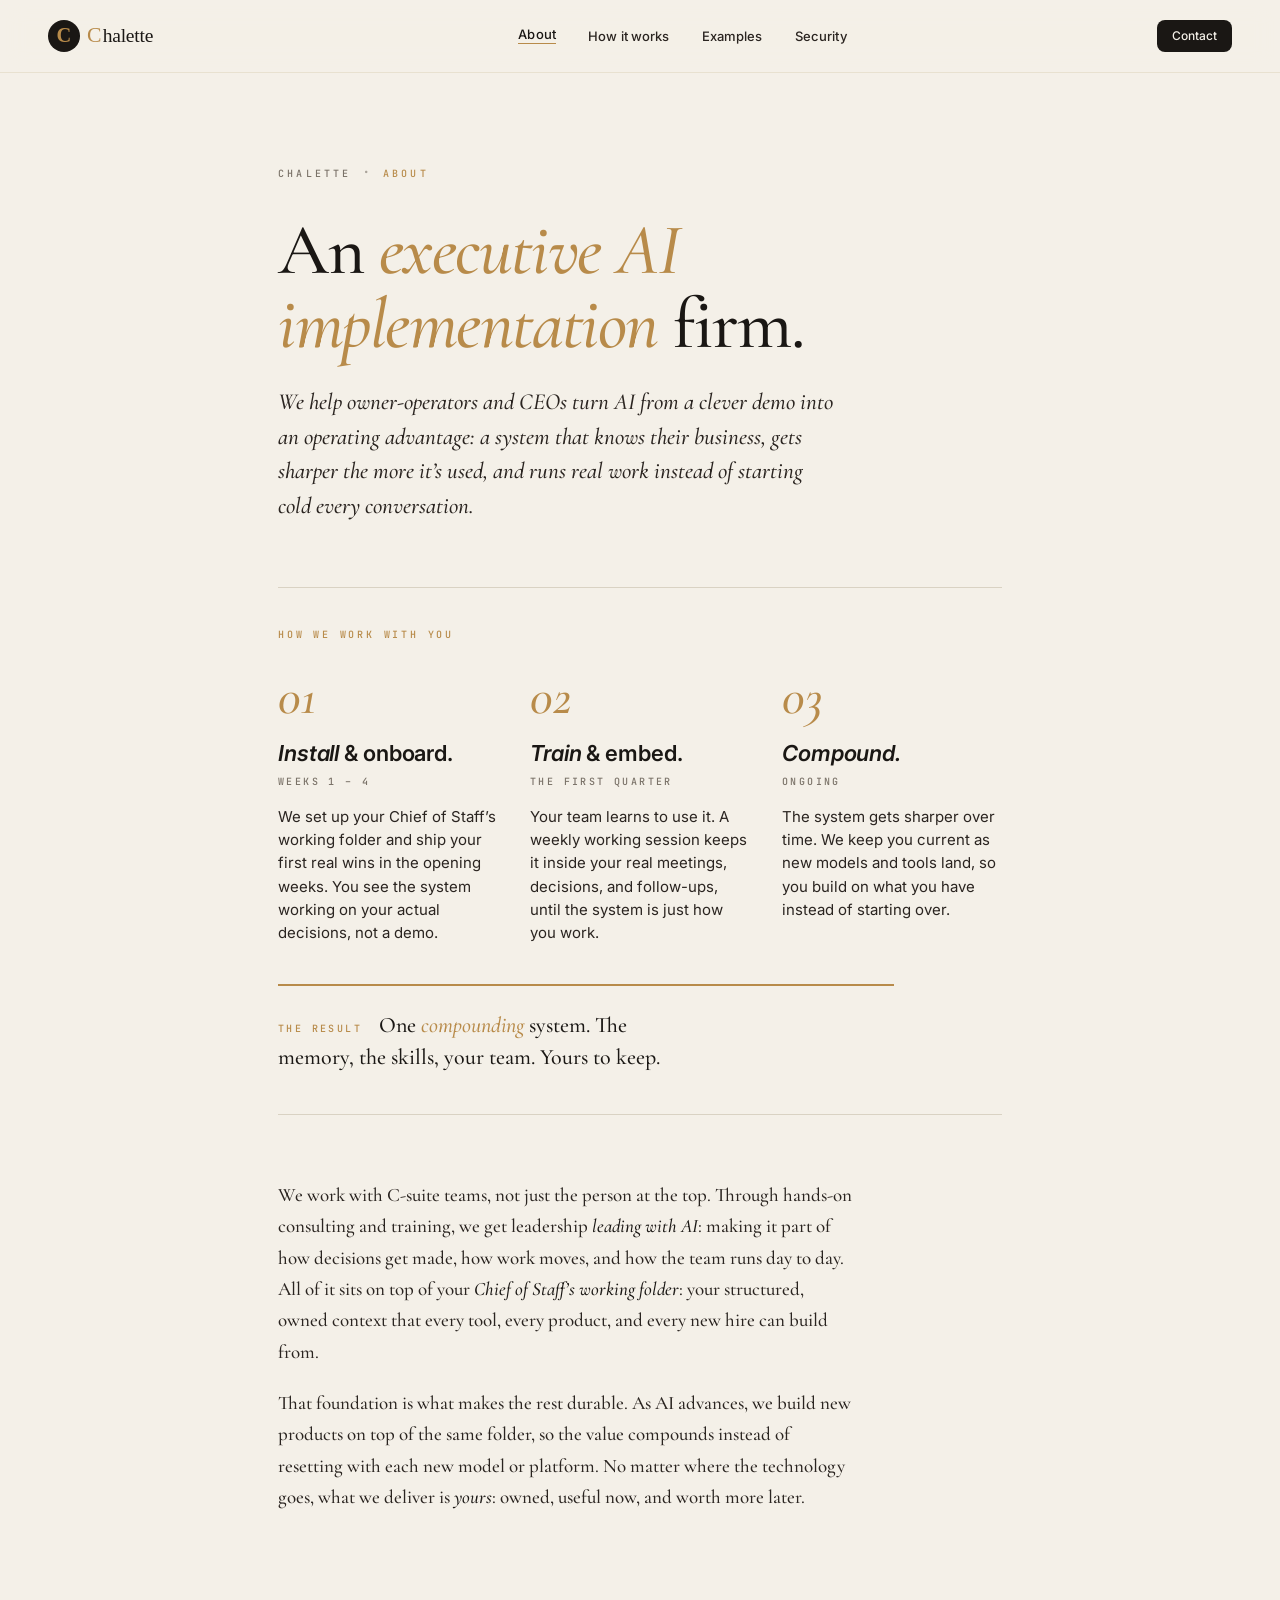
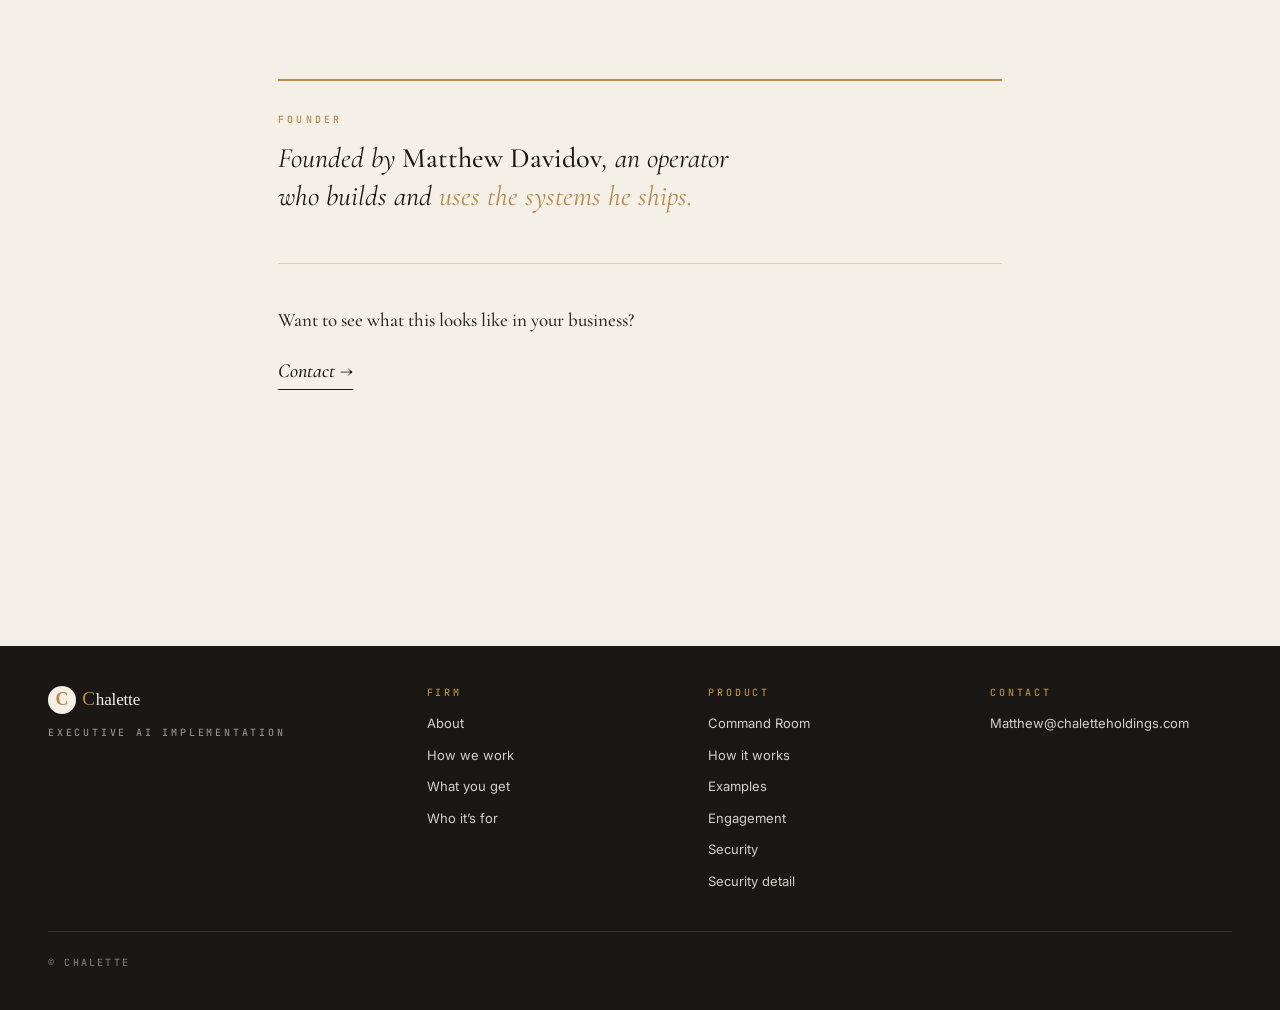
==== about.html @ 8c48065b "Merge: add How-it-works page, smart-stranger hero, tidy arrow removal Brings the feature branch onto" ====
<!doctype html>
<html lang="en">
<head>
  <meta charset="utf-8">
  <title>About | Chalette</title>
  <meta name="viewport" content="width=device-width, initial-scale=1">
  <meta name="description" content="Chalette is an executive AI implementation firm. We help owner-operators and CEOs turn AI from a clever demo into an operating advantage: a system that knows the business, compounds over time, and runs real work.">

  <meta property="og:type" content="article">
  <meta property="og:title" content="About | Chalette">
  <meta property="og:description" content="Executive AI implementation. We help C-suite teams turn AI into an operating advantage, built on context they own and can extend forever.">

  <link rel="icon" href="assets/favicon.svg">
  <link rel="stylesheet" href="assets/chalette.css">
  <link rel="stylesheet" href="assets/landing.css">
  <link rel="stylesheet" href="assets/article.css">
</head>
<body>

<header class="nav">
  <div class="wrap nav-inner">
    <a class="nav-logo" href="index.html" aria-label="Chalette home">
      <img src="assets/logo-lockup.svg" alt="Chalette">
    </a>
    <nav class="nav-links" aria-label="Primary">
      <a href="about.html" aria-current="page">About</a>
      <a href="how-it-works.html">How it works</a>
      <a href="examples.html">Examples</a>
      <a href="security.html">Security</a>
    </nav>
    <div class="nav-actions">
      <a class="btn btn-primary btn-sm nav-cta" href="mailto:Matthew@chaletteholdings.com">Contact</a>
      <button class="nav-toggle" type="button" aria-label="Open menu" aria-expanded="false" aria-controls="mobile-menu">
        <span class="nav-toggle-bar"></span>
        <span class="nav-toggle-bar"></span>
        <span class="nav-toggle-bar"></span>
      </button>
    </div>
  </div>
</header>
<div class="mobile-menu" id="mobile-menu" hidden>
  <nav class="mobile-menu-links" aria-label="Mobile primary">
    <a href="about.html" aria-current="page">About</a>
    <a href="how-it-works.html">How it works</a>
    <a href="examples.html">Examples</a>
    <a href="security.html">Security</a>
  </nav>
  <a class="btn btn-primary mobile-menu-cta" href="mailto:Matthew@chaletteholdings.com">Contact</a>
</div>

<main>

<article class="article">
  <div class="wrap article-wrap">

    <header class="article-head">
      <p class="article-eyebrow">
        <span class="firm">Chalette</span>
        <span class="sep" aria-hidden="true">&middot;</span>
        <span class="product">About</span>
      </p>
      <h1 class="article-title">
        An <em>executive AI implementation</em> firm.
      </h1>
      <p class="article-lede">
        We help owner-operators and CEOs turn AI from a clever demo into an <em>operating advantage</em>: a system that knows their business, gets sharper the more it&rsquo;s used, and runs real work instead of starting cold every conversation.
      </p>
    </header>

    <!-- 3-step process landed up here per skimmer-first feedback —
         title, then the process at a glance, then the longer read. -->
    <div class="article-steps" id="how">
      <p class="article-steps-eyebrow">How we work with you</p>
      <ol class="article-steps-list">
        <li class="article-step">
          <p class="article-step-num">01</p>
          <h3 class="article-step-title"><em>Install</em> &amp; onboard.</h3>
          <p class="article-step-meta">Weeks 1 &ndash; 4</p>
          <p class="article-step-body">We set up your Chief of Staff&rsquo;s working folder and ship your first real wins in the opening weeks. You see the system working on your actual decisions, not a demo.</p>
        </li>
        <li class="article-step">
          <p class="article-step-num">02</p>
          <h3 class="article-step-title"><em>Train</em> &amp; embed.</h3>
          <p class="article-step-meta">The first quarter</p>
          <p class="article-step-body">Your team learns to use it. A weekly working session keeps it inside your real meetings, decisions, and follow-ups, until the system is just how you work.</p>
        </li>
        <li class="article-step">
          <p class="article-step-num">03</p>
          <h3 class="article-step-title"><em>Compound.</em></h3>
          <p class="article-step-meta">Ongoing</p>
          <p class="article-step-body">The system gets sharper over time. We keep you current as new models and tools land, so you build on what you have instead of starting over.</p>
        </li>
      </ol>
      <p class="article-steps-close">
        <span class="article-steps-close-label">The result</span>
        One <em>compounding</em> system. The memory, the skills, your team. Yours to keep.
      </p>
    </div>

    <section class="prose">
      <p>
        We work with C-suite teams, not just the person at the top. Through hands-on consulting and training, we get leadership <em>leading with AI</em>: making it part of how decisions get made, how work moves, and how the team runs day to day. All of it sits on top of your <em>Chief of Staff&rsquo;s working folder</em>: your structured, owned context that every tool, every product, and every new hire can build from.
      </p>
      <p>
        That foundation is what makes the rest durable. As AI advances, we build new products on top of the same folder, so the value compounds instead of resetting with each new model or platform. No matter where the technology goes, what we deliver is <em>yours</em>: owned, useful now, and worth more later.
      </p>
    </section>

    <aside class="founder-block">
      <p class="founder-eyebrow">Founder</p>
      <p class="founder-line">
        Founded by <strong>Matthew Davidov</strong>, an operator who builds and <em>uses the systems he ships.</em>
      </p>
    </aside>

    <section class="prose">
      <p>
        Want to see what this looks like in your business?
      </p>
      <p>
        <a href="mailto:Matthew@chaletteholdings.com" class="prose-cta">Contact &rarr;</a>
      </p>
    </section>

  </div>
</article>

</main>

<script src="assets/nav.js" defer></script>

<footer>
  <div class="wrap">
    <div class="footer-grid">
      <div class="footer-brand">
        <img src="assets/logo-lockup-reversed.svg" alt="Chalette">
        <p>Executive AI Implementation</p>
      </div>
      <div class="footer-col">
        <h5>Firm</h5>
        <ul>
          <li><a href="about.html">About</a></li>
          <li><a href="about.html#how">How we work</a></li>
          <li><a href="index.html#what">What you get</a></li>
          <li><a href="index.html#audience">Who it&rsquo;s for</a></li>
        </ul>
      </div>
      <div class="footer-col">
        <h5>Product</h5>
        <ul>
          <li><a href="index.html#what">Command Room</a></li>
          <li><a href="how-it-works.html">How it works</a></li>
          <li><a href="examples.html">Examples</a></li>
          <li><a href="index.html#engagement">Engagement</a></li>
          <li><a href="security.html">Security</a></li>
          <li><a href="security-detail.html">Security detail</a></li>
        </ul>
      </div>
      <div class="footer-col">
        <h5>Contact</h5>
        <ul>
          <li><a href="mailto:Matthew@chaletteholdings.com">Matthew@chaletteholdings.com</a></li>
        </ul>
      </div>
    </div>
    <div class="footer-meta">
      <span>&copy; Chalette</span>
    </div>
  </div>
</footer>

</body>
</html>
---- assets/chalette.css ----
/* =========================================================
   CHALETTE · Colors & Type
   Editorial, warm-neutral, ink-on-bone palette.
   Light-first; dark variant included.
   ========================================================= */

/* ------------------- FONTS -------------------
   Primary serif: Cormorant Garamond (Google Fonts)
   Mono:          JetBrains Mono (Google Fonts)
   Sans UI:       Inter (Google Fonts)
   NOTE: substitution. We are using Google Fonts variants of a modern
   Garamond. For production, consider licensing Canela, GT Sectra,
   or a custom Didone/Garamond cut. FLAG to user. */
@import url('https://fonts.googleapis.com/css2?family=Cormorant+Garamond:ital,wght@0,300;0,400;0,500;0,600;0,700;1,300;1,400;1,500;1,600&family=Inter:wght@300;400;500;600;700&family=JetBrains+Mono:wght@400;500;600&display=swap');

:root {
  /* ---------- RAW PALETTE ---------- */
  /* Neutrals — warm, paper-like */
  --bone:       #F4F0E8;  /* primary light background */
  --paper:      #FAF7F0;  /* elevated surfaces */
  --cream:      #EDE6D6;  /* recessed / section tint */
  --parchment:  #E6DFCC;  /* deepest warm neutral */
  --line:       #D9D2C3;  /* default hairline */
  --line-soft:  #E8E1D0;  /* subtle divider */

  /* Inks — warm, never pure black */
  --ink:        #1A1714;  /* primary text, primary surface dark */
  --ink-2:      #2A2420;  /* secondary text */
  --ink-3:      #453E37;  /* tertiary text */
  --muted:      #7A7268;  /* tertiary text / metadata */
  --muted-2:    #9A9288;  /* placeholder */

  /* Accents — restrained, editorial */
  --carmine:    #8B1E1E;  /* primary accent — status, critical */
  --carmine-2:  #6E1616;  /* pressed */
  --forest:     #2E5339;  /* success / positive */
  --brass:      #B88B4A;  /* warning / highlight */
  --slate:      #3A4A5C;  /* info */
  --terracotta: #C95A2E;  /* rare highlight */

  /* Dark-mode surfaces */
  --ink-bg:     #131110;  /* darkest */
  --ink-bg-2:   #1E1A17;  /* surface */
  --ink-bg-3:   #2A2420;  /* elevated */
  --ink-line:   #3A322C;  /* dark hairline */

  /* ---------- SEMANTIC ROLES (light) ---------- */
  --bg:         var(--bone);
  --bg-surface: var(--paper);
  --bg-sunken:  var(--cream);
  --bg-deep:    var(--parchment);

  --fg:         var(--ink);      /* primary text */
  --fg-2:       var(--ink-2);    /* secondary */
  --fg-3:       var(--ink-3);    /* tertiary */
  --fg-muted:   var(--muted);    /* metadata */
  --fg-placeholder: var(--muted-2);

  --border:     var(--line);
  --border-soft: var(--line-soft);
  --border-strong: var(--ink);

  --accent:     var(--carmine);
  --accent-pressed: var(--carmine-2);
  --success:    var(--forest);
  --warning:    var(--brass);
  --info:       var(--slate);

  /* ---------- TYPE FAMILIES ---------- */
  --font-serif: 'Cormorant Garamond', 'EB Garamond', Georgia, serif;
  --font-sans:  'Inter', system-ui, -apple-system, 'Helvetica Neue', Arial, sans-serif;
  --font-mono:  'JetBrains Mono', 'SF Mono', Menlo, Consolas, monospace;

  --font-display: var(--font-serif);
  --font-body:    var(--font-sans);
  --font-meta:    var(--font-mono);

  /* ---------- TYPE SCALE ---------- */
  /* Display / editorial — serif, italic often */
  --type-display-1: 500 84px/0.98 var(--font-display);   /* hero */
  --type-display-2: 500 64px/1.02 var(--font-display);   /* section hero */
  --type-display-3: 500 48px/1.05 var(--font-display);   /* page title */

  /* Headings */
  --type-h1: 500 36px/1.15 var(--font-display);
  --type-h2: 500 28px/1.2  var(--font-display);
  --type-h3: 600 20px/1.3  var(--font-sans);
  --type-h4: 600 16px/1.35 var(--font-sans);

  /* Body */
  --type-body-lg: 400 18px/1.55 var(--font-body);
  --type-body:    400 15px/1.55 var(--font-body);
  --type-body-sm: 400 13px/1.5  var(--font-body);

  /* Editorial serif body (long-form). Weight 500 (not 400) for italic
     legibility — Cormorant Italic at body sizes reads thin on screen
     at the lighter weight. Bumping the baseline to 500 across the
     site keeps the editorial tone but lifts on-screen readability. */
  --type-serif-lg: 500 20px/1.55 var(--font-serif);
  --type-serif:    500 17px/1.6  var(--font-serif);

  /* Meta / mono — uppercase tracked */
  --type-meta:    500 10px/1.4 var(--font-mono);
  --type-meta-sm: 500  9px/1.4 var(--font-mono);
  --type-code:    400 13px/1.5 var(--font-mono);

  /* ---------- SPACING (4px base) ---------- */
  --space-1:  4px;
  --space-2:  8px;
  --space-3:  12px;
  --space-4:  16px;
  --space-5:  20px;
  --space-6:  24px;
  --space-8:  32px;
  --space-10: 40px;
  --space-12: 48px;
  --space-16: 64px;
  --space-20: 80px;
  --space-24: 96px;

  /* ---------- RADII — minimal, editorial ---------- */
  --radius-0: 0;        /* sharp — preferred for cards, inputs */
  --radius-1: 2px;      /* whisper */
  --radius-2: 4px;      /* small chips */
  --radius-3: 8px;      /* buttons */
  --radius-round: 999px;/* pills, avatars */

  /* ---------- SHADOWS — paper-like ---------- */
  --shadow-0: none;
  --shadow-1: 0 1px 2px rgba(26,23,20,0.06);
  --shadow-2: 0 4px 12px -2px rgba(26,23,20,0.08);
  --shadow-3: 0 12px 30px -8px rgba(26,23,20,0.14);
  --shadow-4: 0 30px 80px -24px rgba(26,23,20,0.22);
  --shadow-inset: inset 0 1px 0 rgba(255,255,255,0.5);

  /* ---------- MOTION ---------- */
  --ease-out: cubic-bezier(0.2, 0.8, 0.2, 1);
  --ease-in-out: cubic-bezier(0.4, 0, 0.2, 1);
  --ease-editorial: cubic-bezier(0.25, 0.1, 0.25, 1);
  --dur-fast: 120ms;
  --dur-base: 200ms;
  --dur-slow: 360ms;
}

/* ---------- DARK THEME ---------- */
[data-theme="dark"] {
  --bg:         var(--ink-bg);
  --bg-surface: var(--ink-bg-2);
  --bg-sunken:  var(--ink-bg);
  --bg-deep:    #0D0B0A;

  --fg:         var(--bone);
  --fg-2:       #D9D2C3;
  --fg-3:       #A89F93;
  --fg-muted:   #7A7268;
  --fg-placeholder: #5A544D;

  --border:     var(--ink-line);
  --border-soft: #2A2420;
  --border-strong: var(--bone);

  --accent:     #C14848;
  --accent-pressed: #8B1E1E;
  --success:    #4A7A58;
  --warning:    #D6A664;
  --info:       #6A7C92;
}

/* =========================================================
   SEMANTIC CLASSES — use these in markup where possible
   ========================================================= */

html, body { background: var(--bg); color: var(--fg); font-family: var(--font-body); }

.display-1 { font: var(--type-display-1); letter-spacing: -0.015em; }
.display-2 { font: var(--type-display-2); letter-spacing: -0.01em; }
.display-3 { font: var(--type-display-3); letter-spacing: -0.01em; }

h1, .h1 { font: var(--type-h1); letter-spacing: -0.005em; margin: 0; }
h2, .h2 { font: var(--type-h2); letter-spacing: -0.005em; margin: 0; }
h3, .h3 { font: var(--type-h3); letter-spacing: 0; margin: 0; }
h4, .h4 { font: var(--type-h4); letter-spacing: 0; margin: 0; }

p, .body    { font: var(--type-body);    color: var(--fg-2); margin: 0; }
.body-lg    { font: var(--type-body-lg); color: var(--fg-2); }
.body-sm    { font: var(--type-body-sm); color: var(--fg-2); }
.serif      { font: var(--type-serif);   color: var(--fg-2); }
.serif-lg   { font: var(--type-serif-lg);color: var(--fg); }

.meta, .eyebrow {
  font: var(--type-meta);
  letter-spacing: 0.25em;
  text-transform: uppercase;
  color: var(--fg-muted);
}
.meta-sm {
  font: var(--type-meta-sm);
  letter-spacing: 0.22em;
  text-transform: uppercase;
  color: var(--fg-muted);
}
code, .code { font: var(--type-code); color: var(--fg-2); }

em, .italic { font-style: italic; }

hr, .rule {
  border: 0;
  height: 1px;
  background: var(--border);
  margin: var(--space-8) 0;
}

/* Editorial drop-cap helper */
.drop-cap::first-letter {
  font-family: var(--font-serif);
  font-weight: 500;
  font-size: 4.2em;
  line-height: 0.9;
  float: left;
  margin: 0.05em 0.12em 0 0;
  color: var(--fg);
}
---- assets/landing.css ----
/* ----------------------------------------------------------
   Chalette · Landing page
   Built on the Chalette design system tokens (chalette.css).

   Visual system:
     - bone paper background, ink text, brass accent in editorial moments
     - serif (Cormorant Garamond) for display, sans (Inter) for UI,
       mono (JetBrains Mono) tracked-uppercase for section markers
     - hairlines do the work of most cards. Sharp corners.
     - single repeated primary CTA: "Contact" (mailto Matthew@chaletteholdings.com).
   ---------------------------------------------------------- */

*, *::before, *::after { box-sizing: border-box; }
html { scroll-behavior: smooth; }
body {
  margin: 0;
  background: var(--bg);
  color: var(--fg);
  font-family: var(--font-body);
  -webkit-font-smoothing: antialiased;
  -moz-osx-font-smoothing: grayscale;
}

a { color: inherit; text-decoration: none; }
img, svg { display: block; max-width: 100%; }

/* ---------- layout ---------- */
.wrap {
  width: 100%;
  max-width: 1280px;
  margin: 0 auto;
  padding-inline: var(--space-8);
}
@media (min-width: 720px) { .wrap { padding-inline: var(--space-12); } }

section {
  padding-block: clamp(48px, 8vw, 120px);
  border-top: 1px solid var(--border);
  position: relative;
}
section:first-of-type { border-top: 0; }

/* ---------- editorial section header ---------- */
.section-head {
  display: grid;
  grid-template-columns: 1fr;
  gap: var(--space-3);
  margin-bottom: var(--space-12);
}
@media (min-width: 960px) {
  .section-head {
    grid-template-columns: 220px 1fr;
    gap: var(--space-12);
    align-items: baseline;
  }
}
.section-marker {
  font: var(--type-meta);
  letter-spacing: 0.28em;
  text-transform: uppercase;
  color: var(--fg-muted);
  display: flex;
  align-items: baseline;
  gap: 10px;
}
.section-marker .ordinal {
  color: var(--brass);
  font-family: var(--font-serif);
  font-style: italic;
  font-weight: 500;
  font-size: 18px;
  letter-spacing: 0;
  text-transform: none;
  line-height: 1;
}
.section-title {
  font: var(--type-display-3);
  letter-spacing: -0.01em;
  color: var(--fg);
  margin: 0;
  max-width: 22ch;
  text-wrap: balance;
}
.section-title em { font-style: italic; color: var(--fg); }

/* Inverted emphasis treatment: the central phrase is the dark anchor,
   the framing words ("What your" / "does for you") are brass and
   recede. Use .muted-frame on the framing words. Per David Williams
   feedback May 26 — the role is what should pop, not the wrapper. */
.section-title--invert {
  color: var(--fg);
  font-weight: 600;
}
.section-title--invert .muted-frame {
  color: var(--brass);
  font-style: italic;
  font-weight: 500;
}

/* ---------- top nav ---------- */
.nav {
  position: sticky;
  top: 0;
  z-index: 50;
  background: color-mix(in oklab, var(--bone) 78%, transparent);
  backdrop-filter: saturate(140%) blur(12px);
  -webkit-backdrop-filter: saturate(140%) blur(12px);
  border-bottom: 1px solid var(--border-soft);
}
.nav-inner {
  display: flex;
  align-items: center;
  justify-content: space-between;
  gap: var(--space-6);
  height: 72px;
}
.nav-logo { display: flex; align-items: center; }
.nav-logo img, .nav-logo svg { height: 32px; width: auto; display: block; }
.nav-links {
  display: none;
  gap: var(--space-8);
  align-items: center;
}
@media (min-width: 880px) { .nav-links { display: flex; } }
.nav-links a {
  font: 500 13px/1 var(--font-sans);
  color: var(--fg-2);
  letter-spacing: 0.01em;
  transition: opacity var(--dur-base) var(--ease-editorial);
}
.nav-links a:hover { opacity: 0.7; }

.nav-actions {
  display: flex;
  align-items: center;
  gap: var(--space-3);
}

/* hamburger button — visible only below the nav breakpoint */
.nav-toggle {
  display: inline-flex;
  flex-direction: column;
  justify-content: center;
  gap: 5px;
  width: 40px;
  height: 40px;
  padding: 10px;
  background: transparent;
  border: 1px solid var(--border);
  border-radius: var(--radius-2);
  cursor: pointer;
  transition: all var(--dur-base) var(--ease-editorial);
}
.nav-toggle:hover { border-color: var(--fg); }
.nav-toggle-bar {
  display: block;
  width: 18px;
  height: 1.5px;
  background: var(--fg);
  transition: transform var(--dur-base) var(--ease-editorial),
              opacity var(--dur-base) var(--ease-editorial);
}
.nav-toggle[aria-expanded="true"] .nav-toggle-bar:nth-child(1) {
  transform: translateY(6.5px) rotate(45deg);
}
.nav-toggle[aria-expanded="true"] .nav-toggle-bar:nth-child(2) {
  opacity: 0;
}
.nav-toggle[aria-expanded="true"] .nav-toggle-bar:nth-child(3) {
  transform: translateY(-6.5px) rotate(-45deg);
}
@media (min-width: 880px) {
  .nav-toggle { display: none; }
}

/* On mobile: hide the desktop Contact button; mobile menu has its own CTA. */
@media (max-width: 879px) {
  .nav-cta { display: none; }
}

/* mobile menu overlay */
.mobile-menu {
  position: fixed;
  top: 72px;
  left: 0;
  right: 0;
  bottom: 0;
  z-index: 40;
  background: var(--bone);
  padding: var(--space-10) var(--space-8) var(--space-12);
  display: flex;
  flex-direction: column;
  gap: var(--space-8);
  overflow-y: auto;
  animation: mobile-menu-in var(--dur-slow) var(--ease-editorial);
}
.mobile-menu[hidden] { display: none; }
@keyframes mobile-menu-in {
  from { opacity: 0; transform: translateY(-8px); }
  to { opacity: 1; transform: translateY(0); }
}
.mobile-menu-links {
  display: flex;
  flex-direction: column;
  gap: var(--space-2);
  border-top: 1px solid var(--border-soft);
  padding-top: var(--space-6);
}
.mobile-menu-links a {
  font: var(--type-h1);
  font-size: clamp(28px, 6vw, 38px);
  line-height: 1.2;
  letter-spacing: -0.01em;
  color: var(--fg);
  padding: var(--space-4) 0;
  border-bottom: 1px solid var(--border-soft);
  transition: color var(--dur-base) var(--ease-editorial);
}
.mobile-menu-links a:hover,
.mobile-menu-links a[aria-current="page"] {
  color: var(--brass);
}
.mobile-menu-cta {
  align-self: flex-start;
  margin-top: var(--space-4);
}
/* lock body scroll when menu open */
body.nav-open { overflow: hidden; }
@media (min-width: 880px) {
  .mobile-menu { display: none !important; }
  body.nav-open { overflow: auto; }
}

/* ---------- buttons ---------- */
.btn {
  display: inline-flex;
  align-items: center;
  justify-content: center;
  gap: 10px;
  font: 500 14px/1 var(--font-sans);
  padding: 14px 22px;
  border-radius: var(--radius-3);
  border: 1px solid transparent;
  cursor: pointer;
  transition: all var(--dur-base) var(--ease-editorial);
  text-decoration: none;
  white-space: nowrap;
  letter-spacing: 0;
}
.btn-primary {
  background: var(--ink);
  color: var(--bone);
}
.btn-primary:hover { background: #2A2420; }
.btn-primary:active { transform: scale(0.985); }
.btn-secondary {
  background: transparent;
  color: var(--fg);
  border-color: var(--border-strong);
}
.btn-secondary:hover { background: var(--ink); color: var(--bone); }
.btn-ghost {
  background: transparent;
  color: var(--fg);
  padding: 14px 0;
  border-bottom: 1px solid var(--fg);
  border-radius: 0;
}
.btn-ghost:hover { color: var(--brass); border-bottom-color: var(--brass); }
.btn-brass {
  background: var(--brass);
  color: var(--ink);
  border-color: var(--brass);
}
.btn-brass:hover { background: #C99A57; }
.btn-brass:active { transform: scale(0.985); }
.btn-sm { padding: 9px 14px; font-size: 12px; }
.btn-on-dark.btn-primary {
  background: var(--brass);
  color: var(--ink);
}
.btn-on-dark.btn-primary:hover { background: #C99A57; }

/* ---------- HERO ---------- */
.hero {
  padding-top: clamp(32px, 4vw, 56px);
  padding-bottom: clamp(80px, 10vw, 140px);
  border-top: 0;
}
/* Stacked Chalette / Command Room brand mark in the hero, in place
   of the old text eyebrow. SVG viewBox is 280x130; we set height
   and let width follow. */
.hero-logo {
  display: block;
  height: clamp(72px, 9vw, 116px);
  width: auto;
  margin: 0 0 var(--space-8);
}
.hero h1 {
  font: var(--type-display-1);
  font-size: clamp(44px, 7vw, 96px);
  line-height: 1.0;
  letter-spacing: -0.02em;
  margin: 0 0 var(--space-8);
  color: var(--fg);
  text-wrap: balance;
}
.hero-problem {
  font: var(--type-serif-lg);
  font-size: clamp(18px, 1.6vw, 22px);
  line-height: 1.5;
  color: var(--fg);
  max-width: 60ch;
  margin: 0 0 var(--space-6);
  font-style: italic;
}
.hero-problem em { color: var(--brass); font-style: italic; }
.hero h1 em {
  font-style: italic;
  color: var(--fg);
}
.hero h1 .brass { color: var(--brass); font-style: italic; }
.hero-sub {
  font: var(--type-serif-lg);
  font-size: clamp(18px, 1.6vw, 22px);
  line-height: 1.5;
  color: var(--fg-2);
  max-width: 56ch;
  margin: 0 0 var(--space-10);
}
.hero-ctas {
  display: flex;
  align-items: center;
  gap: var(--space-6);
  flex-wrap: wrap;
}

/* hero content — single-column editorial.
   Don't constrain .hero-content itself: `22ch` resolves against the
   body font (Inter ~16px) which collapses the column to ~176px and
   forces every word in the h1 to wrap. The h1 and hero-sub set their
   own max-widths in the rules above, which is where the constraint
   belongs. */
.hero h1 { max-width: 18ch; }
.hero .hero-sub { max-width: 60ch; }

/* trust strip */
.trust {
  margin-top: var(--space-16);
  padding-top: var(--space-8);
  border-top: 1px solid var(--border-soft);
  display: grid;
  grid-template-columns: 1fr;
  gap: var(--space-4);
  align-items: baseline;
}
@media (min-width: 720px) { .trust { grid-template-columns: 280px 1fr; gap: var(--space-8); } }
.trust-label {
  font: var(--type-meta);
  letter-spacing: 0.28em;
  text-transform: uppercase;
  color: var(--brass);
}
.trust-body {
  display: flex;
  flex-wrap: wrap;
  gap: var(--space-3) var(--space-3);
  align-items: baseline;
  color: var(--fg-2);
}
.trust-lede {
  font: var(--type-serif);
  font-style: italic;
  color: var(--fg-2);
}
.trust-body .trust-logos {
  display: inline-flex;
  flex-wrap: wrap;
  gap: 10px;
  align-items: baseline;
}
.trust-body .trust-logos > span {
  font-family: var(--font-serif);
  font-weight: 500;
  font-size: 18px;
  color: var(--fg);
  letter-spacing: -0.005em;
}
.trust-body .trust-logos .sep {
  color: var(--fg-muted);
  font-weight: 400;
  font-size: 14px;
  padding: 0 2px;
}

/* ---------- THE FIVE PROMISES ----------
   Layout: 2x2 grid of cards (promises 1-4) + a featured full-width
   row (promise 5, the compounding/Chief-of-Staff one) with a brass
   top border to mark it as the synthesis closer. */
.promises { background: var(--cream); }
.promise-grid {
  list-style: none;
  margin: 0;
  padding: 0;
  display: grid;
  grid-template-columns: 1fr;
  gap: 0;
  border-top: 1px solid var(--border);
}
@media (min-width: 720px) {
  .promise-grid {
    grid-template-columns: 1fr 1fr;
    border-top: 0;
  }
}
.promise-card {
  padding: var(--space-8) 0;
  border-bottom: 1px solid var(--border);
  display: flex;
  flex-direction: column;
  gap: var(--space-4);
}
@media (min-width: 720px) {
  .promise-card {
    padding: var(--space-10) var(--space-8);
    border-bottom: 1px solid var(--border);
    border-left: 1px solid var(--border);
  }
  .promise-card:nth-child(odd) { border-left: 0; padding-left: 0; }
  .promise-card:nth-child(even) { padding-right: 0; }
}
.promise-card--feature {
  grid-column: 1 / -1;
  border-top: 2px solid var(--brass);
  border-bottom: 0;
  padding-top: var(--space-10);
  padding-bottom: 0;
  margin-top: var(--space-2);
}
@media (min-width: 720px) {
  .promise-card--feature {
    border-left: 0;
    padding-left: 0;
    padding-right: 0;
    padding-top: var(--space-12);
    max-width: 760px;
  }
  .promise-card--feature .promise-body-h3,
  .promise-card--feature h3 {
    font-size: clamp(28px, 3vw, 40px);
    max-width: 26ch;
  }
}
.promise-meta {
  display: flex;
  align-items: baseline;
  gap: var(--space-3);
}
.promise-num {
  font-family: var(--font-serif);
  font-style: italic;
  font-weight: 500;
  font-size: 28px;
  color: var(--brass);
  line-height: 1;
}
.promise-cat {
  font: var(--type-meta);
  letter-spacing: 0.28em;
  text-transform: uppercase;
  color: var(--fg-muted);
}
.promise-card--feature .promise-cat { color: var(--brass); }
.promise-card h3 {
  font: var(--type-h1);
  font-size: clamp(20px, 2vw, 26px);
  line-height: 1.25;
  letter-spacing: -0.005em;
  color: var(--fg);
  margin: 0;
  text-wrap: balance;
  max-width: 30ch;
}
.promise-card h3 em { font-style: italic; }
.promise-card p {
  font: var(--type-serif-lg);
  font-size: clamp(16px, 1.4vw, 18px);
  font-style: italic;
  color: var(--fg-2);
  margin: 0;
  max-width: 52ch;
  line-height: 1.5;
}

/* ---------- HOW IT WORKS ---------- */
.how { background: var(--paper); }
.steps {
  display: grid;
  grid-template-columns: 1fr;
  gap: 0;
  border-top: 1px solid var(--border);
}
.step {
  display: grid;
  grid-template-columns: 64px 1fr;
  grid-template-areas:
    "num title"
    "body body";
  column-gap: var(--space-5);
  row-gap: var(--space-4);
  padding: var(--space-8) 0;
  border-bottom: 1px solid var(--border);
  align-items: baseline;
}
.step > .step-num { grid-area: num; }
.step > div:nth-child(2) { grid-area: title; }
.step > .step-body { grid-area: body; }
@media (min-width: 960px) {
  .step {
    grid-template-columns: 120px 320px 1fr;
    grid-template-areas: "num title body";
    column-gap: var(--space-12);
    row-gap: 0;
    padding: var(--space-12) 0;
    align-items: start;
  }
}
.step:last-child { border-bottom: 0; }
.step-num {
  font-family: var(--font-serif);
  font-style: italic;
  font-weight: 500;
  font-size: clamp(56px, 6vw, 84px);
  color: var(--brass);
  line-height: 0.9;
}
.step-title {
  font: var(--type-h1);
  font-size: clamp(26px, 2.6vw, 36px);
  line-height: 1.15;
  color: var(--fg);
  margin: 0;
  text-wrap: balance;
}
.step-title em { font-style: italic; }
.step-body {
  font: var(--type-serif-lg);
  font-style: italic;
  font-size: clamp(17px, 1.5vw, 19px);
  line-height: 1.55;
  color: var(--fg-2);
  margin: 0;
  max-width: 52ch;
}
.step-meta {
  margin-top: var(--space-4);
  font: var(--type-meta);
  letter-spacing: 0.28em;
  text-transform: uppercase;
  color: var(--fg-muted);
}

/* Synthesis closer below the three steps. */
.how-close {
  margin-top: var(--space-10);
  padding-top: var(--space-8);
  border-top: 2px solid var(--brass);
  display: flex;
  flex-direction: column;
  gap: var(--space-3);
}
.how-close-marker {
  font: var(--type-meta);
  letter-spacing: 0.28em;
  text-transform: uppercase;
  color: var(--brass);
  margin: 0;
}
.how-close-line {
  font: var(--type-display-3);
  font-size: clamp(28px, 3.6vw, 44px);
  line-height: 1.15;
  letter-spacing: -0.01em;
  color: var(--fg);
  margin: 0;
  font-family: var(--font-serif);
  font-weight: 500;
  text-wrap: balance;
}
.how-close-line em {
  font-style: italic;
  color: var(--brass);
}
.how-close-sub {
  font: var(--type-serif-lg);
  font-style: italic;
  font-size: clamp(17px, 1.5vw, 20px);
  line-height: 1.5;
  color: var(--fg-2);
  margin: var(--space-2) 0 0;
  max-width: 56ch;
}

/* ---------- WHO IT'S FOR ---------- */
.audience { background: var(--cream); }
.audience-grid {
  display: grid;
  grid-template-columns: 1fr;
  gap: var(--space-12);
}
@media (min-width: 960px) {
  .audience-grid { grid-template-columns: 1.2fr 1fr; gap: var(--space-16); align-items: start; }
}
.audience-lede {
  font: var(--type-serif-lg);
  font-size: clamp(22px, 2.4vw, 30px);
  line-height: 1.4;
  color: var(--fg);
  margin: 0 0 var(--space-8);
  text-wrap: balance;
}
.audience-lede em { font-style: italic; color: var(--brass); }
.audience-body p {
  font: var(--type-serif-lg);
  font-style: italic;
  font-size: clamp(17px, 1.5vw, 19px);
  line-height: 1.55;
  color: var(--fg-2);
  margin: 0 0 var(--space-5);
  max-width: 52ch;
}
.audience-body p:last-child { margin-bottom: 0; }
.audience-list {
  list-style: none;
  margin: 0;
  padding: 0;
  display: grid;
  gap: var(--space-4);
  border-top: 1px solid var(--border);
  padding-top: var(--space-6);
}
.audience-list li {
  display: grid;
  grid-template-columns: 24px 1fr;
  gap: var(--space-4);
  font: var(--type-serif-lg);
  font-style: italic;
  font-size: clamp(17px, 1.5vw, 19px);
  line-height: 1.55;
  color: var(--fg-2);
  align-items: baseline;
}
.audience-list li::before {
  content: '·';
  color: var(--brass);
  font-family: var(--font-serif);
  font-size: 32px;
  line-height: 0.5;
  text-align: center;
}
.audience-list strong { color: var(--brass); font-weight: 600; font-style: italic; }

/* ---------- GUARANTEE STRIP ----------
   Slim brass band between audience (cream) and engagement (ink).
   Single horizontal row: marker on the left, single-line statement
   filling the rest. Hard to miss, doesn't compete with the
   five-promises section above or the engagement card below. */
.guarantee {
  background: var(--brass);
  color: var(--ink);
  border-top: 0;
  padding-block: var(--space-5);
}
.guarantee-inner {
  display: flex;
  flex-direction: column;
  align-items: flex-start;
  gap: var(--space-2);
}
@media (min-width: 720px) {
  .guarantee-inner {
    flex-direction: row;
    align-items: baseline;
    gap: var(--space-6);
  }
}
.guarantee-marker {
  font: var(--type-meta);
  letter-spacing: 0.28em;
  text-transform: uppercase;
  font-size: 11px;
  color: rgba(58, 46, 38, 0.72);
  flex-shrink: 0;
}
.guarantee-line {
  font-family: var(--font-serif);
  font-weight: 500;
  font-style: normal;
  font-size: clamp(17px, 1.8vw, 22px);
  line-height: 1.35;
  letter-spacing: -0.005em;
  color: var(--ink);
  margin: 0;
  text-wrap: balance;
}
.guarantee-line em {
  font-style: italic;
  color: var(--ink);
}

/* ---------- ENGAGEMENT ----------
   Section bg is ink (dark) so it flows from the cream audience above
   into the dark footer below as one continuous dark "end zone." The
   primary card inside gets a brass top accent so it still reads as
   the featured offer. */
#engagement {
  background: var(--ink);
  color: var(--bone);
  border-top: 0;
}
#engagement .section-marker,
#engagement .section-marker span { color: rgba(244,240,232,0.55); }
#engagement .section-title { color: var(--bone); }
#engagement .section-title em,
#engagement .section-title .brass-em { color: var(--brass); }
.engagement-grid {
  display: grid;
  grid-template-columns: 1fr;
  gap: var(--space-10);
  max-width: 760px;
}
.engagement-card {
  border: 1px solid var(--border);
  background: var(--paper);
  padding: var(--space-10);
  display: flex;
  flex-direction: column;
  gap: var(--space-6);
}
@media (max-width: 720px) {
  .engagement-card { padding: var(--space-6); gap: var(--space-5); }
}
.engagement-card .marker {
  font: var(--type-meta);
  letter-spacing: 0.28em;
  text-transform: uppercase;
  color: var(--fg-muted);
  display: flex; align-items: center; gap: 12px;
}
.engagement-card .marker .dot { width: 6px; height: 6px; background: var(--brass); border-radius: 999px; }
.engagement-card h3 {
  font: var(--type-h1);
  font-size: 30px;
  color: var(--fg);
  margin: 0;
}
.engagement-card h3 em { font-style: italic; }
.engagement-card p {
  font: var(--type-serif-lg);
  font-style: italic;
  font-size: clamp(17px, 1.5vw, 19px);
  line-height: 1.55;
  color: var(--fg-2);
  margin: 0;
}
.engagement-card ul {
  list-style: none;
  margin: 0;
  padding: 0;
  display: grid;
  gap: var(--space-3);
}
.engagement-card ul li {
  font: var(--type-serif-lg);
  font-style: italic;
  font-size: clamp(16px, 1.4vw, 18px);
  line-height: 1.5;
  color: var(--fg-2);
  padding-left: var(--space-5);
  position: relative;
}
.engagement-card ul li::before {
  content: '—';
  color: var(--brass);
  position: absolute;
  left: 0;
}
.engagement-card .footer-note {
  margin-top: auto;
  padding-top: var(--space-6);
  border-top: 1px solid var(--border);
  font: var(--type-serif);
  font-style: italic;
  color: var(--fg-2);
}
.engagement-card.primary {
  background: var(--ink);
  color: var(--bone);
  border: 1px solid rgba(244,240,232,0.12);
  border-top: 2px solid var(--brass);
}
.engagement-card.primary .marker { color: rgba(244,240,232,0.6); }
.engagement-card.primary h3,
.engagement-card.primary p,
.engagement-card.primary ul li { color: var(--bone); }
.engagement-card.primary ul li::before { color: var(--brass); }
.engagement-card.primary .footer-note {
  color: rgba(244,240,232,0.7);
  border-top-color: rgba(244,240,232,0.18);
}
.engagement-card.primary .btn-primary {
  background: var(--brass);
  color: var(--ink);
}
.engagement-card.primary .btn-primary:hover { background: #C99A57; }

/* ---------- FINAL CTA ---------- */
.final-cta {
  background: var(--ink);
  color: var(--bone);
  border-top: 0;
}
.final-cta .wrap {
  padding-block: clamp(48px, 6vw, 80px);
  text-align: left;
}
.final-cta .marker {
  font: var(--type-meta);
  letter-spacing: 0.28em;
  text-transform: uppercase;
  color: rgba(244,240,232,0.55);
  margin-bottom: var(--space-5);
  display: flex; align-items: center; gap: 12px;
}
.final-cta .marker .dot { width: 6px; height: 6px; background: var(--brass); border-radius: 999px; }
.final-cta h2 {
  font: var(--type-h1);
  font-size: clamp(26px, 3.2vw, 42px);
  line-height: 1.15;
  letter-spacing: -0.01em;
  color: var(--bone);
  max-width: 24ch;
  margin: 0 0 var(--space-6);
  text-wrap: balance;
}
.final-cta h2 em { font-style: italic; color: var(--brass); }
.final-cta .ctas { display: flex; gap: var(--space-5); flex-wrap: wrap; align-items: center; }
.final-cta .secondary {
  color: var(--bone);
  border-bottom-color: rgba(244,240,232,0.4);
}
.final-cta .secondary:hover { color: var(--brass); border-bottom-color: var(--brass); }

/* ---------- FOOTER (dark, continues from .final-cta) ---------- */
footer {
  background: var(--ink);
  color: var(--bone);
  padding-block: var(--space-10);
  border-top: 0;
}
.footer-grid {
  display: grid;
  grid-template-columns: 1fr;
  gap: var(--space-8);
  align-items: start;
}
@media (min-width: 720px) {
  .footer-grid { grid-template-columns: 1.4fr 1fr 1fr 1fr; gap: var(--space-10); }
}
.footer-brand {
  display: flex;
  flex-direction: column;
  align-items: center;
  text-align: center;
  gap: var(--space-3);
}
@media (min-width: 720px) {
  .footer-brand { align-items: flex-start; text-align: left; }
}
.footer-brand img, .footer-brand svg {
  height: 28px;
  width: auto;
  display: block;
}
.footer-brand p {
  font: var(--type-meta);
  letter-spacing: 0.28em;
  text-transform: uppercase;
  color: rgba(244,240,232,0.55);
  margin: 0;
}
.footer-col h5 {
  font: var(--type-meta);
  letter-spacing: 0.28em;
  text-transform: uppercase;
  color: var(--brass);
  margin: 0 0 var(--space-3);
  font-weight: 500;
}
.footer-col ul { list-style: none; margin: 0; padding: 0; display: grid; gap: 10px; }
.footer-col a {
  font: var(--type-body-sm);
  color: rgba(244,240,232,0.85);
  transition: color var(--dur-base) var(--ease-editorial);
}
.footer-col a:hover { color: var(--brass); }
.footer-meta {
  margin-top: var(--space-10);
  padding-top: var(--space-6);
  border-top: 1px solid rgba(244,240,232,0.12);
  display: flex;
  justify-content: space-between;
  align-items: center;
  gap: var(--space-6);
  flex-wrap: wrap;
  font: var(--type-meta);
  letter-spacing: 0.22em;
  text-transform: uppercase;
  color: rgba(244,240,232,0.45);
}

/* brass-emphasis utility: italic + brass + slightly heavier weight.
   Use for product/brand phrases that need to pop inside body copy
   (e.g. "AI Chief of Staff", "Chief of Staff"). */
.brass-em {
  color: var(--brass);
  font-weight: 600;
  font-style: italic;
}
.visually-hidden { position:absolute; width:1px; height:1px; padding:0; margin:-1px; overflow:hidden; clip:rect(0,0,0,0); border:0; }

::selection { background: var(--brass); color: var(--ink); }
---- assets/article.css ----
/* ----------------------------------------------------------
   Chalette · Long-form article layout
   Used by security.html and any future longread pages.
   Lives on top of chalette.css (tokens) + landing.css (nav/footer/buttons).
   ---------------------------------------------------------- */

.article { padding-block: clamp(48px, 7vw, 96px); }
.article-wrap { max-width: 820px; }

.article-head { margin-bottom: var(--space-16); }

.article-eyebrow {
  font: var(--type-meta);
  letter-spacing: 0.32em;
  text-transform: uppercase;
  color: var(--fg-muted);
  margin: 0 0 var(--space-8);
  display: flex;
  align-items: baseline;
  gap: 10px;
  flex-wrap: wrap;
}
.article-eyebrow .firm { color: var(--fg-muted); }
.article-eyebrow .product { color: var(--brass); }
.article-eyebrow .sep { color: var(--fg-muted); opacity: 0.6; font-size: 14px; }

.article-title {
  font: var(--type-display-1);
  font-size: clamp(40px, 6vw, 72px);
  line-height: 1.02;
  letter-spacing: -0.02em;
  margin: 0 0 var(--space-6);
  color: var(--fg);
  max-width: 18ch;
  text-wrap: balance;
}
.article-title em { font-style: italic; color: var(--brass); }

/* All-caps single-color variant — used on the Security page so the
   "Your data stays yours" headline lands as one bold statement rather
   than splitting the emphasis across two colors. Per David Williams
   feedback May 26 — "that's the big scare everybody has." */
.article-title--caps {
  text-transform: uppercase;
  letter-spacing: -0.005em;
  color: var(--fg);
  font-size: clamp(34px, 5vw, 58px);
}
.article-title--caps em {
  font-style: normal;
  color: var(--fg);
}

/* Security-page "Send this to your IT or security team" forward link.
   Prominent brass button below the lede — the conversion path for
   prospects who want their security team to vet the page first. */
.security-it-forward {
  display: inline-flex;
  align-items: center;
  gap: var(--space-3);
  margin-top: var(--space-8);
  padding: 16px 24px;
  background: var(--brass);
  color: var(--ink);
  border: 1px solid var(--brass);
  border-radius: var(--radius-3);
  font: 600 16px/1.2 var(--font-sans);
  letter-spacing: -0.005em;
  text-decoration: none;
  transition: background var(--dur-base) var(--ease-editorial),
              transform var(--dur-base) var(--ease-editorial),
              box-shadow var(--dur-base) var(--ease-editorial);
  box-shadow: 0 4px 14px -6px rgba(184,139,74,0.32);
}
.security-it-forward:hover {
  background: #C99A57;
  border-color: #C99A57;
  transform: translateY(-1px);
  box-shadow: 0 12px 28px -10px rgba(184,139,74,0.48);
}
.security-it-forward-line { color: var(--ink); }
.security-it-forward-arrow {
  font-family: var(--font-sans);
  font-weight: 500;
  font-size: 18px;
  color: var(--ink);
  line-height: 1;
  transition: transform var(--dur-base) var(--ease-editorial);
}
.security-it-forward:hover .security-it-forward-arrow {
  transform: translateX(4px);
}

.article-lede {
  font: var(--type-serif-lg);
  font-size: clamp(20px, 1.8vw, 24px);
  line-height: 1.5;
  color: var(--fg-2);
  font-style: italic;
  margin: 0;
  max-width: 56ch;
}

.draft-banner {
  margin: 0 0 var(--space-16);
  padding: var(--space-5) var(--space-6);
  border-left: 3px solid var(--brass);
  background: color-mix(in oklab, var(--brass) 8%, var(--paper));
  font: var(--type-body);
  color: var(--fg);
}
.draft-banner strong {
  font-weight: 600;
  color: var(--fg);
  margin-right: 6px;
}

.prose {
  margin: 0 0 var(--space-16);
  padding-top: var(--space-10);
  border-top: 1px solid var(--border);
}
.prose:first-of-type { border-top: 0; padding-top: 0; }

.prose-h2 {
  font: var(--type-h1);
  font-size: clamp(26px, 2.6vw, 36px);
  line-height: 1.2;
  letter-spacing: -0.01em;
  color: var(--fg);
  margin: 0 0 var(--space-6);
  max-width: 28ch;
  text-wrap: balance;
  display: flex;
  align-items: baseline;
  gap: var(--space-3);
  flex-wrap: wrap;
}
.prose-h2 em { font-style: italic; }

.prose-num {
  font-family: var(--font-serif);
  font-style: italic;
  font-weight: 500;
  font-size: 0.78em;
  color: var(--brass);
  line-height: 1;
}

.prose-h3 {
  font-family: var(--font-serif);
  font-weight: 500;
  font-style: italic;
  font-size: clamp(20px, 1.8vw, 24px);
  line-height: 1.3;
  color: var(--fg);
  margin: var(--space-8) 0 var(--space-3);
}

.prose p {
  font: var(--type-serif-lg);
  font-size: 19px;
  line-height: 1.65;
  color: var(--fg-2);
  margin: 0 0 var(--space-5);
  max-width: 64ch;
}
.prose p:last-child { margin-bottom: 0; }
.prose p strong { color: var(--fg); font-weight: 500; }
.prose p em { font-style: italic; color: var(--fg); }
.prose p a {
  color: var(--fg);
  border-bottom: 1px solid var(--brass);
  transition: color var(--dur-base) var(--ease-editorial);
}
.prose p a:hover { color: var(--brass); }
.prose p code {
  font: var(--type-code);
  background: var(--bg-sunken);
  padding: 2px 6px;
  border-radius: var(--radius-2);
  color: var(--fg);
}

.prose-aside {
  background: var(--bg-sunken);
  border-left: 2px solid var(--border-strong);
  padding: var(--space-4) var(--space-6);
  font-size: 17px !important;
  color: var(--fg-2) !important;
}
.prose-aside em { color: var(--fg) !important; }

.prose-list {
  margin: 0 0 var(--space-5);
  padding: 0;
  list-style: none;
  max-width: 64ch;
}
.prose-list li {
  font: var(--type-serif-lg);
  font-size: 19px;
  line-height: 1.6;
  color: var(--fg-2);
  margin: 0 0 var(--space-3);
  padding-left: var(--space-6);
  position: relative;
}
.prose-list li:last-child { margin-bottom: 0; }
.prose-list li::before {
  content: '\2014';
  color: var(--brass);
  position: absolute;
  left: 0;
  top: 0;
}
.prose-list li strong { color: var(--fg); font-weight: 500; }
.prose-list li em { font-style: italic; color: var(--fg); }

.prose-list.ordered { counter-reset: prose-counter; }
.prose-list.ordered li { padding-left: var(--space-8); }
.prose-list.ordered li::before {
  counter-increment: prose-counter;
  content: counter(prose-counter) '.';
  font-family: var(--font-serif);
  font-style: italic;
  font-weight: 500;
  font-size: 20px;
  color: var(--brass);
  line-height: 1.6;
}

.prose-cta {
  display: inline-block;
  font: var(--type-serif-lg);
  font-style: italic;
  color: var(--fg) !important;
  border-bottom: 1px solid var(--fg) !important;
  padding-bottom: 2px;
}
.prose-cta:hover {
  color: var(--brass) !important;
  border-bottom-color: var(--brass) !important;
}

/* aria-current treatment for the Security nav link when on this page */
.nav-links a[aria-current="page"] {
  color: var(--fg);
  border-bottom: 1px solid var(--brass);
  padding-bottom: 2px;
}

/* About-page in-article 3-step block — lands the "Install / Train /
   Compound" rhythm right under the title so skimmers see the process
   before the longer narrative below. Per David Williams feedback. */
.article-steps {
  margin: 0 0 var(--space-16);
  padding: var(--space-10) 0;
  border-top: 1px solid var(--border);
  border-bottom: 1px solid var(--border);
}
.article-steps-eyebrow {
  font: var(--type-meta);
  letter-spacing: 0.28em;
  text-transform: uppercase;
  color: var(--brass);
  margin: 0 0 var(--space-8);
}
.article-steps-list {
  list-style: none;
  margin: 0;
  padding: 0;
  display: grid;
  grid-template-columns: 1fr;
  gap: var(--space-8);
}
@media (min-width: 880px) {
  .article-steps-list {
    grid-template-columns: 1fr 1fr 1fr;
    gap: var(--space-8);
  }
}
.article-step {
  display: flex;
  flex-direction: column;
  gap: var(--space-2);
}
.article-step-num {
  font-family: var(--font-serif);
  font-style: italic;
  font-weight: 500;
  font-size: clamp(40px, 4vw, 56px);
  color: var(--brass);
  line-height: 0.9;
  margin: 0 0 var(--space-3);
}
.article-step-title {
  font: 600 22px/1.2 var(--font-sans);
  letter-spacing: -0.005em;
  color: var(--fg);
  margin: 0;
}
.article-step-title em { font-style: italic; }
.article-step-meta {
  font: var(--type-meta);
  letter-spacing: 0.24em;
  text-transform: uppercase;
  color: var(--fg-muted);
  margin: 0 0 var(--space-2);
}
.article-step-body {
  font: 400 15px/1.55 var(--font-sans);
  color: var(--fg-2);
  margin: 0;
  max-width: 38ch;
}
.article-steps-close {
  margin: var(--space-10) 0 0;
  padding-top: var(--space-6);
  border-top: 2px solid var(--brass);
  font: var(--type-serif-lg);
  font-size: clamp(18px, 1.8vw, 22px);
  line-height: 1.45;
  color: var(--fg);
  max-width: 56ch;
  text-wrap: balance;
}
.article-steps-close em { font-style: italic; color: var(--brass); }
.article-steps-close-label {
  display: inline-block;
  font: var(--type-meta);
  letter-spacing: 0.24em;
  text-transform: uppercase;
  color: var(--brass);
  margin-right: var(--space-3);
}

/* ---------- SECURITY (simple) — five claim blocks ---------- */
.security-claims {
  list-style: none;
  margin: var(--space-12) 0;
  padding: 0;
  border-top: 1px solid var(--border);
}
.security-claim {
  padding: var(--space-8) 0;
  border-bottom: 1px solid var(--border);
  display: grid;
  grid-template-columns: 1fr;
  gap: var(--space-3);
}
@media (min-width: 720px) {
  .security-claim {
    grid-template-columns: 1fr 1.4fr;
    gap: var(--space-10);
    align-items: baseline;
  }
}
.security-claim h3 {
  font: var(--type-h1);
  font-size: clamp(22px, 2.2vw, 28px);
  line-height: 1.2;
  letter-spacing: -0.005em;
  color: var(--fg);
  margin: 0;
  max-width: 22ch;
  text-wrap: balance;
}
.security-claim h3 em { font-style: italic; color: var(--brass); }
.security-claim p {
  font: var(--type-serif-lg);
  font-size: 18px;
  line-height: 1.55;
  color: var(--fg-2);
  margin: 0;
  max-width: 56ch;
}

/* ---------- SECURITY — "for IT" detail-page CTA block ---------- */
.security-detail-cta {
  margin-top: var(--space-12);
  padding: var(--space-10);
  background: var(--bg-sunken);
  border-left: 3px solid var(--brass);
  display: flex;
  flex-direction: column;
  gap: var(--space-4);
}
.security-detail-cta .cta-eyebrow {
  font: var(--type-meta) !important;
  letter-spacing: 0.28em;
  text-transform: uppercase;
  color: var(--brass) !important;
  margin: 0 !important;
  max-width: none !important;
  font-style: normal !important;
}
.security-detail-cta p {
  font: var(--type-serif-lg);
  font-size: 18px;
  line-height: 1.55;
  color: var(--fg-2);
  margin: 0;
  max-width: 64ch;
}
.security-detail-cta .cta-link {
  margin-top: var(--space-2);
}
.security-detail-cta .cta-link a {
  font: var(--type-h2);
  font-size: clamp(20px, 1.8vw, 24px);
  color: var(--fg);
  border-bottom: 1px solid var(--brass);
  padding-bottom: 3px;
  transition: color var(--dur-base) var(--ease-editorial);
}
.security-detail-cta .cta-link a:hover {
  color: var(--brass);
}

/* ---------- SECURITY (detail) — breadcrumb + back-link ---------- */
.breadcrumb {
  font: var(--type-meta);
  letter-spacing: 0.22em;
  text-transform: uppercase;
  color: var(--fg-muted);
  margin: 0 0 var(--space-8);
}
.breadcrumb a {
  color: var(--fg-muted);
  transition: color var(--dur-base) var(--ease-editorial);
}
.breadcrumb a:hover { color: var(--brass); }

.back-to-overview {
  margin: var(--space-12) 0 var(--space-8);
  padding-top: var(--space-6);
  border-top: 1px solid var(--border);
  font: var(--type-serif);
  font-style: italic;
}
.back-to-overview a {
  color: var(--fg-2);
  transition: color var(--dur-base) var(--ease-editorial);
}
.back-to-overview a:hover { color: var(--brass); }

.article-status {
  margin-top: var(--space-8);
  padding: var(--space-5) 0;
  font: var(--type-body-sm) !important;
  font-size: 13px !important;
  line-height: 1.5;
  color: var(--fg-muted) !important;
  max-width: 80ch !important;
}
.article-status em { font-style: italic; color: var(--fg-muted); }

/* ---------- SECURITY (detail) — blockquote ---------- */
.prose-blockquote {
  margin: var(--space-6) 0;
  padding: var(--space-5) var(--space-6);
  border-left: 3px solid var(--brass);
  background: var(--bg-sunken);
  max-width: 68ch;
}
.prose-blockquote p {
  font: var(--type-serif-lg);
  font-size: 18px;
  font-style: italic;
  line-height: 1.55;
  color: var(--fg);
  margin: 0 0 var(--space-3);
  max-width: none;
}
.prose-blockquote p:last-child { margin-bottom: 0; }
.prose-blockquote p strong {
  color: var(--fg);
  font-weight: 500;
  font-style: italic;
}

/* ---------- SECURITY (detail) — IT checklist one-pager ---------- */
.it-checklist {
  background: var(--paper);
  padding: var(--space-10);
  border-top: 2px solid var(--brass);
}
@media (max-width: 720px) {
  .it-checklist { padding: var(--space-6); }
}
.it-checklist > p:first-of-type {
  font: var(--type-serif-lg);
  font-style: italic;
  color: var(--fg-2);
  max-width: none;
}
.it-checklist__group {
  margin-top: var(--space-8);
  padding-top: var(--space-6);
  border-top: 1px solid var(--border);
}
.it-checklist__group:first-of-type {
  margin-top: var(--space-6);
  padding-top: 0;
  border-top: 0;
}
.it-checklist__group-title {
  font: var(--type-meta);
  letter-spacing: 0.22em;
  text-transform: uppercase;
  color: var(--brass);
  margin: 0 0 var(--space-4);
  font-weight: 500;
}
.it-checklist .prose-list {
  margin: 0;
}
.it-checklist .prose-list li {
  font-size: 17px;
  line-height: 1.5;
}

/* ---------- SECURITY (detail) — FAQ block ---------- */
.faq-block {
  border-top: 2px solid var(--brass);
  padding-top: var(--space-8);
}
.faq-row {
  padding: var(--space-6) 0;
  border-bottom: 1px solid var(--border);
}
.faq-row:last-child { border-bottom: 0; }
.faq-row .faq-q {
  font-family: var(--font-serif);
  font-weight: 500;
  font-style: italic;
  font-size: clamp(20px, 1.8vw, 24px);
  line-height: 1.3;
  color: var(--fg);
  margin: 0 0 var(--space-3);
  max-width: 60ch;
}
.faq-row p:not(.faq-q) {
  font-size: 17px !important;
  line-height: 1.55;
  margin: 0;
}

/* ---------- ABOUT — founder block ---------- */
.founder-block {
  margin: var(--space-12) 0;
  padding: var(--space-8) 0 0;
  border-top: 2px solid var(--brass);
  display: flex;
  flex-direction: column;
  gap: var(--space-3);
}
.founder-block .founder-eyebrow {
  font: var(--type-meta) !important;
  letter-spacing: 0.32em;
  text-transform: uppercase;
  color: var(--brass) !important;
  margin: 0 !important;
  max-width: none !important;
  font-style: normal !important;
}
.founder-block .founder-line {
  font-family: var(--font-serif) !important;
  font-weight: 400 !important;
  font-style: italic !important;
  font-size: clamp(22px, 2.2vw, 30px) !important;
  line-height: 1.35 !important;
  color: var(--fg) !important;
  margin: 0 !important;
  max-width: 44ch !important;
  text-wrap: balance;
}
.founder-block .founder-line strong {
  color: var(--fg);
  font-weight: 500;
  font-style: normal;
}
.founder-block .founder-line em {
  font-style: italic;
  color: var(--brass);
}
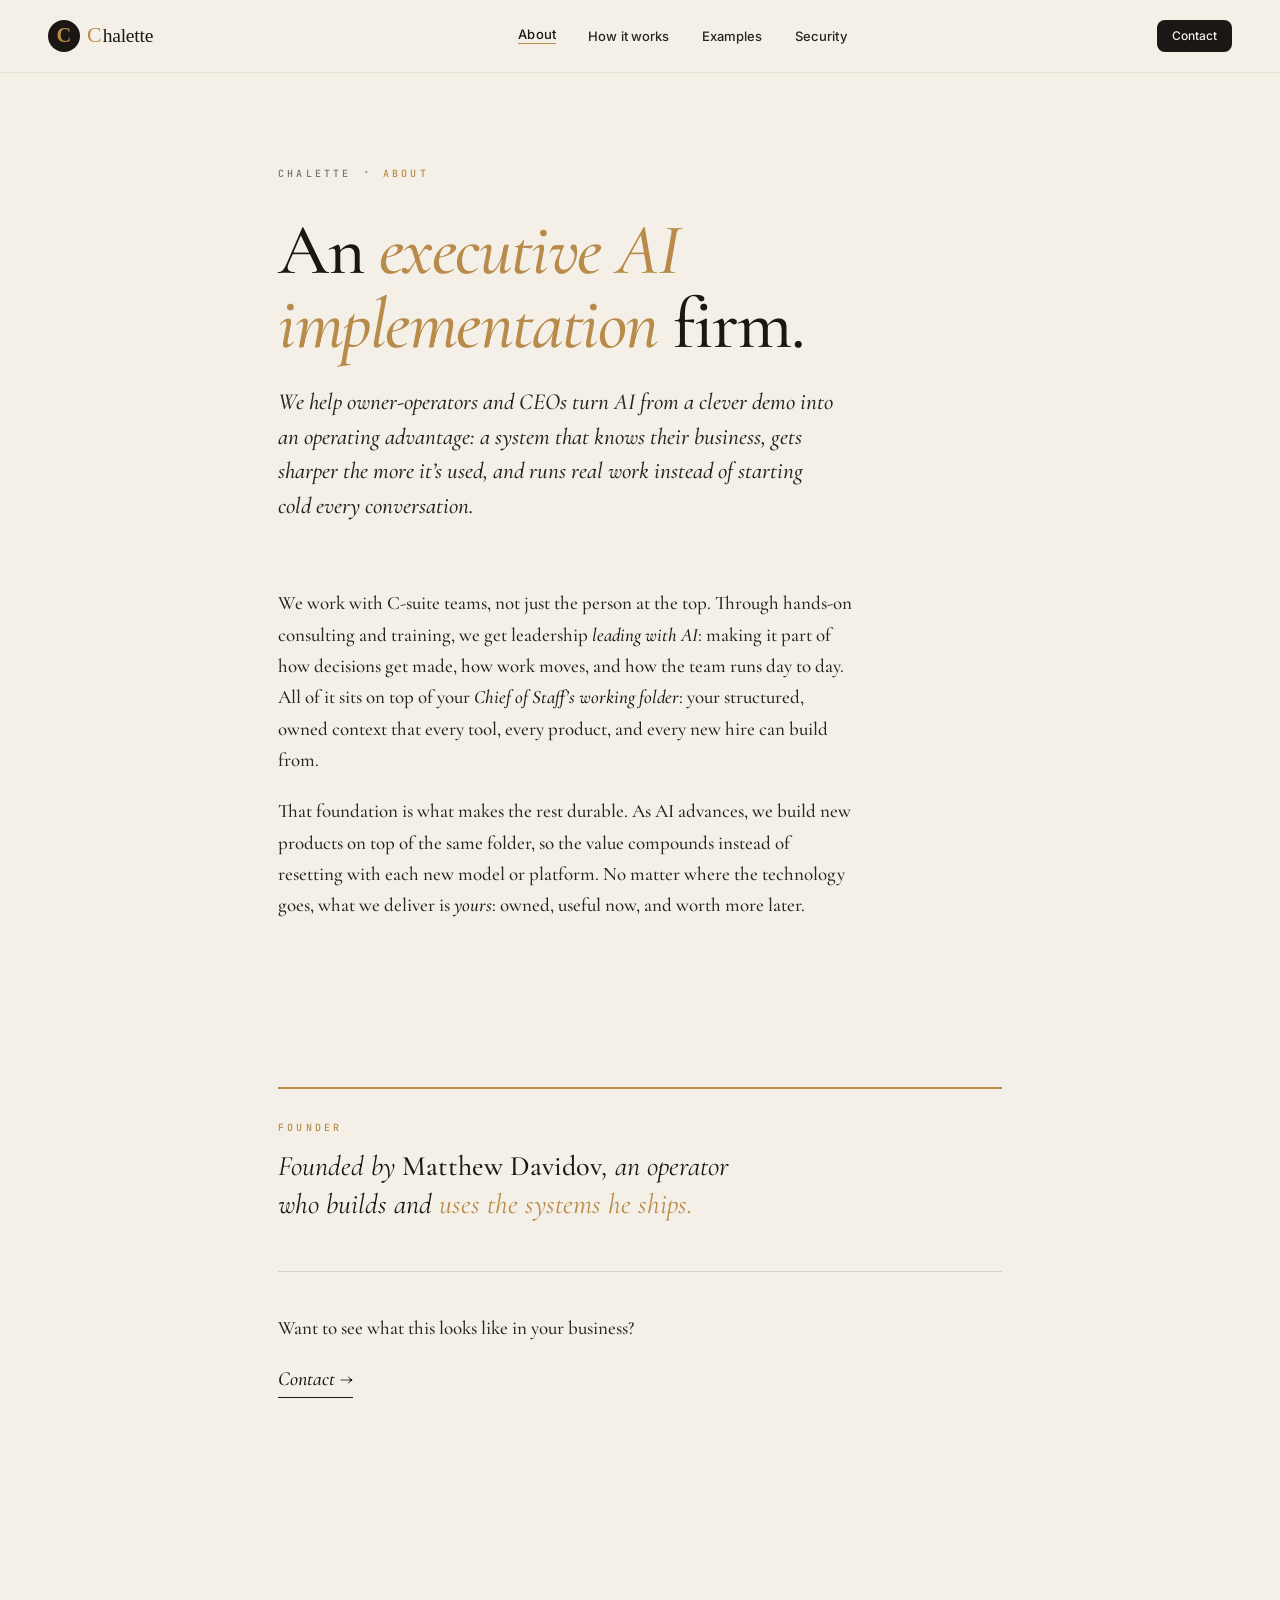
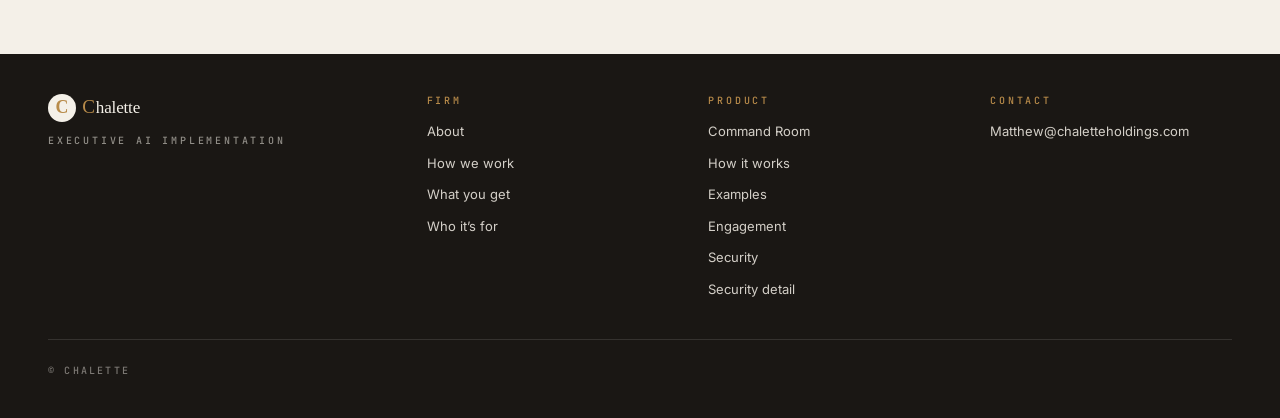
==== commit de8d987e: "Reshape: drop Who-it's-for eyebrow, swap Contact for How-it-works CTA, move engagement steps onto ho" ====
--- a/about.html
+++ b/about.html
@@ -67,36 +67,6 @@
       </p>
     </header>
 
-    <!-- 3-step process landed up here per skimmer-first feedback —
-         title, then the process at a glance, then the longer read. -->
-    <div class="article-steps" id="how">
-      <p class="article-steps-eyebrow">How we work with you</p>
-      <ol class="article-steps-list">
-        <li class="article-step">
-          <p class="article-step-num">01</p>
-          <h3 class="article-step-title"><em>Install</em> &amp; onboard.</h3>
-          <p class="article-step-meta">Weeks 1 &ndash; 4</p>
-          <p class="article-step-body">We set up your Chief of Staff&rsquo;s working folder and ship your first real wins in the opening weeks. You see the system working on your actual decisions, not a demo.</p>
-        </li>
-        <li class="article-step">
-          <p class="article-step-num">02</p>
-          <h3 class="article-step-title"><em>Train</em> &amp; embed.</h3>
-          <p class="article-step-meta">The first quarter</p>
-          <p class="article-step-body">Your team learns to use it. A weekly working session keeps it inside your real meetings, decisions, and follow-ups, until the system is just how you work.</p>
-        </li>
-        <li class="article-step">
-          <p class="article-step-num">03</p>
-          <h3 class="article-step-title"><em>Compound.</em></h3>
-          <p class="article-step-meta">Ongoing</p>
-          <p class="article-step-body">The system gets sharper over time. We keep you current as new models and tools land, so you build on what you have instead of starting over.</p>
-        </li>
-      </ol>
-      <p class="article-steps-close">
-        <span class="article-steps-close-label">The result</span>
-        One <em>compounding</em> system. The memory, the skills, your team. Yours to keep.
-      </p>
-    </div>
-
     <section class="prose">
       <p>
         We work with C-suite teams, not just the person at the top. Through hands-on consulting and training, we get leadership <em>leading with AI</em>: making it part of how decisions get made, how work moves, and how the team runs day to day. All of it sits on top of your <em>Chief of Staff&rsquo;s working folder</em>: your structured, owned context that every tool, every product, and every new hire can build from.
@@ -140,7 +110,7 @@
         <h5>Firm</h5>
         <ul>
           <li><a href="about.html">About</a></li>
-          <li><a href="about.html#how">How we work</a></li>
+          <li><a href="how-it-works.html#how">How we work</a></li>
           <li><a href="index.html#what">What you get</a></li>
           <li><a href="index.html#audience">Who it&rsquo;s for</a></li>
         </ul>
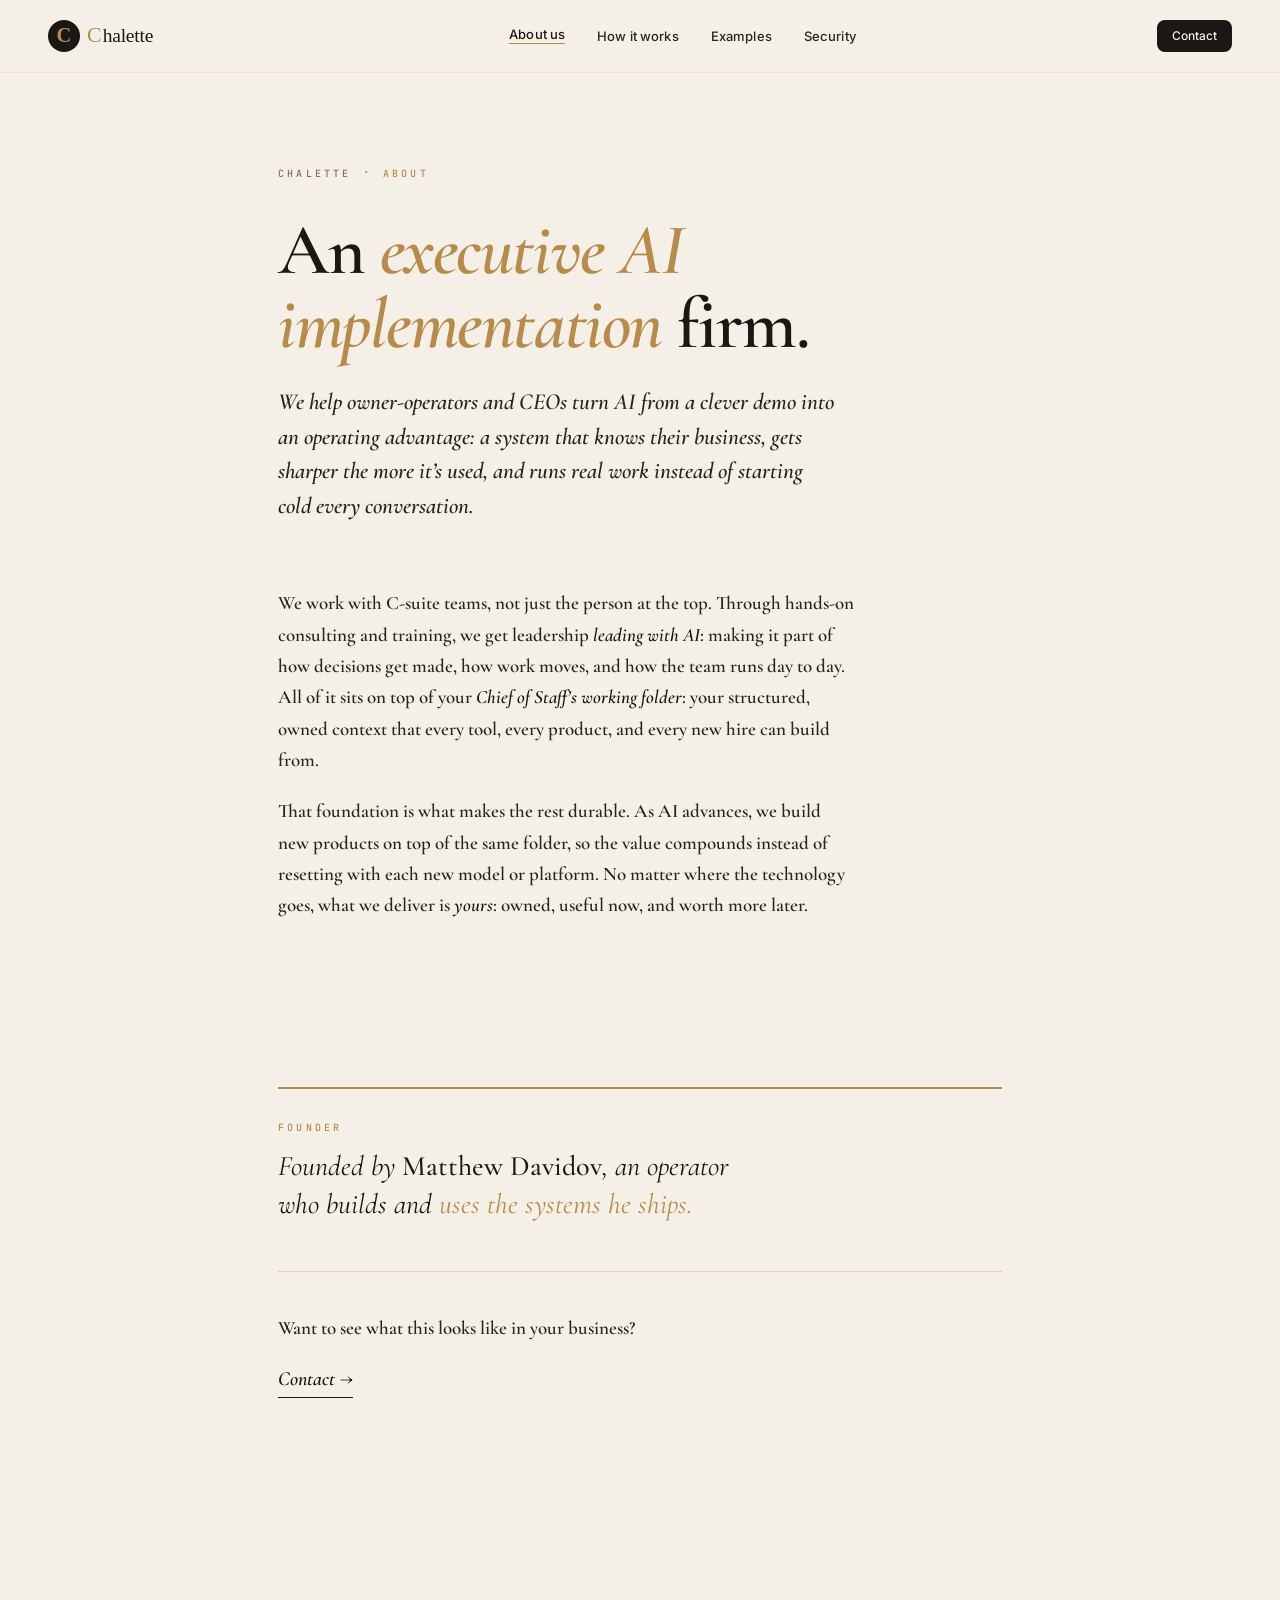
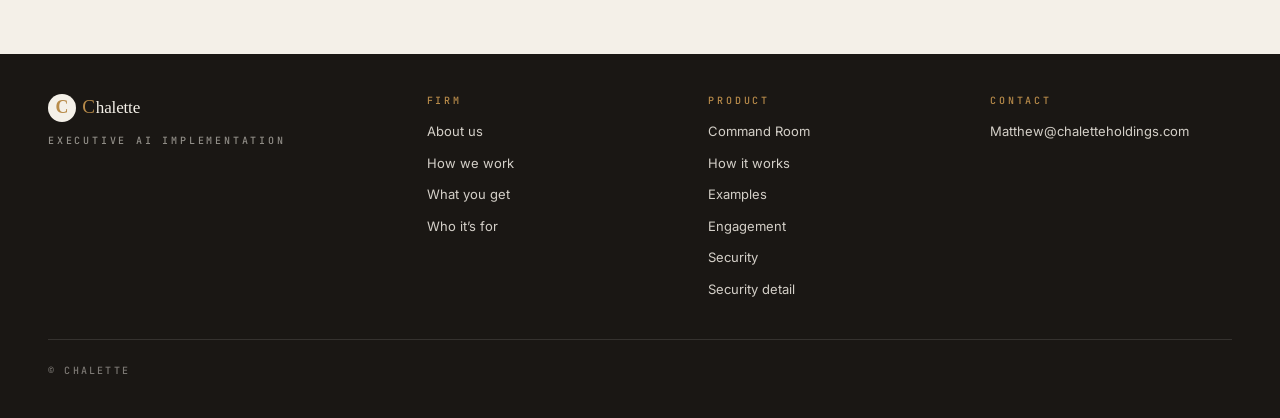
==== commit a3ae4907: "Type weight bump for italic legibility, About->About us, trim Examples - chalette.css: bump --type-d" ====
--- a/about.html
+++ b/about.html
@@ -23,7 +23,7 @@
       <img src="assets/logo-lockup.svg" alt="Chalette">
     </a>
     <nav class="nav-links" aria-label="Primary">
-      <a href="about.html" aria-current="page">About</a>
+      <a href="about.html" aria-current="page">About us</a>
       <a href="how-it-works.html">How it works</a>
       <a href="examples.html">Examples</a>
       <a href="security.html">Security</a>
@@ -40,7 +40,7 @@
 </header>
 <div class="mobile-menu" id="mobile-menu" hidden>
   <nav class="mobile-menu-links" aria-label="Mobile primary">
-    <a href="about.html" aria-current="page">About</a>
+    <a href="about.html" aria-current="page">About us</a>
     <a href="how-it-works.html">How it works</a>
     <a href="examples.html">Examples</a>
     <a href="security.html">Security</a>
@@ -109,7 +109,7 @@
       <div class="footer-col">
         <h5>Firm</h5>
         <ul>
-          <li><a href="about.html">About</a></li>
+          <li><a href="about.html">About us</a></li>
           <li><a href="how-it-works.html#how">How we work</a></li>
           <li><a href="index.html#what">What you get</a></li>
           <li><a href="index.html#audience">Who it&rsquo;s for</a></li>
--- a/assets/chalette.css
+++ b/assets/chalette.css
@@ -76,14 +76,16 @@
   --font-meta:    var(--font-mono);
 
   /* ---------- TYPE SCALE ---------- */
-  /* Display / editorial — serif, italic often */
-  --type-display-1: 500 84px/0.98 var(--font-display);   /* hero */
-  --type-display-2: 500 64px/1.02 var(--font-display);   /* section hero */
-  --type-display-3: 500 48px/1.05 var(--font-display);   /* page title */
+  /* Display / editorial — serif, italic often. Weight 600 (not 500)
+     because Cormorant Italic at display sizes still reads thin on
+     small viewports — the hero h1 italics in particular. */
+  --type-display-1: 600 84px/0.98 var(--font-display);   /* hero */
+  --type-display-2: 600 64px/1.02 var(--font-display);   /* section hero */
+  --type-display-3: 600 48px/1.05 var(--font-display);   /* page title */
 
   /* Headings */
-  --type-h1: 500 36px/1.15 var(--font-display);
-  --type-h2: 500 28px/1.2  var(--font-display);
+  --type-h1: 600 36px/1.15 var(--font-display);
+  --type-h2: 600 28px/1.2  var(--font-display);
   --type-h3: 600 20px/1.3  var(--font-sans);
   --type-h4: 600 16px/1.35 var(--font-sans);
 
@@ -92,12 +94,13 @@
   --type-body:    400 15px/1.55 var(--font-body);
   --type-body-sm: 400 13px/1.5  var(--font-body);
 
-  /* Editorial serif body (long-form). Weight 500 (not 400) for italic
+  /* Editorial serif body (long-form). Weight 600 (not 400/500) for italic
      legibility — Cormorant Italic at body sizes reads thin on screen
-     at the lighter weight. Bumping the baseline to 500 across the
-     site keeps the editorial tone but lifts on-screen readability. */
-  --type-serif-lg: 500 20px/1.55 var(--font-serif);
-  --type-serif:    500 17px/1.6  var(--font-serif);
+     until weight 600. The editorial tone holds at 600 since this body
+     copy sits next to display italics that are already 600-equivalent
+     when stretched onto giant headings. */
+  --type-serif-lg: 600 20px/1.55 var(--font-serif);
+  --type-serif:    600 17px/1.6  var(--font-serif);
 
   /* Meta / mono — uppercase tracked */
   --type-meta:    500 10px/1.4 var(--font-mono);
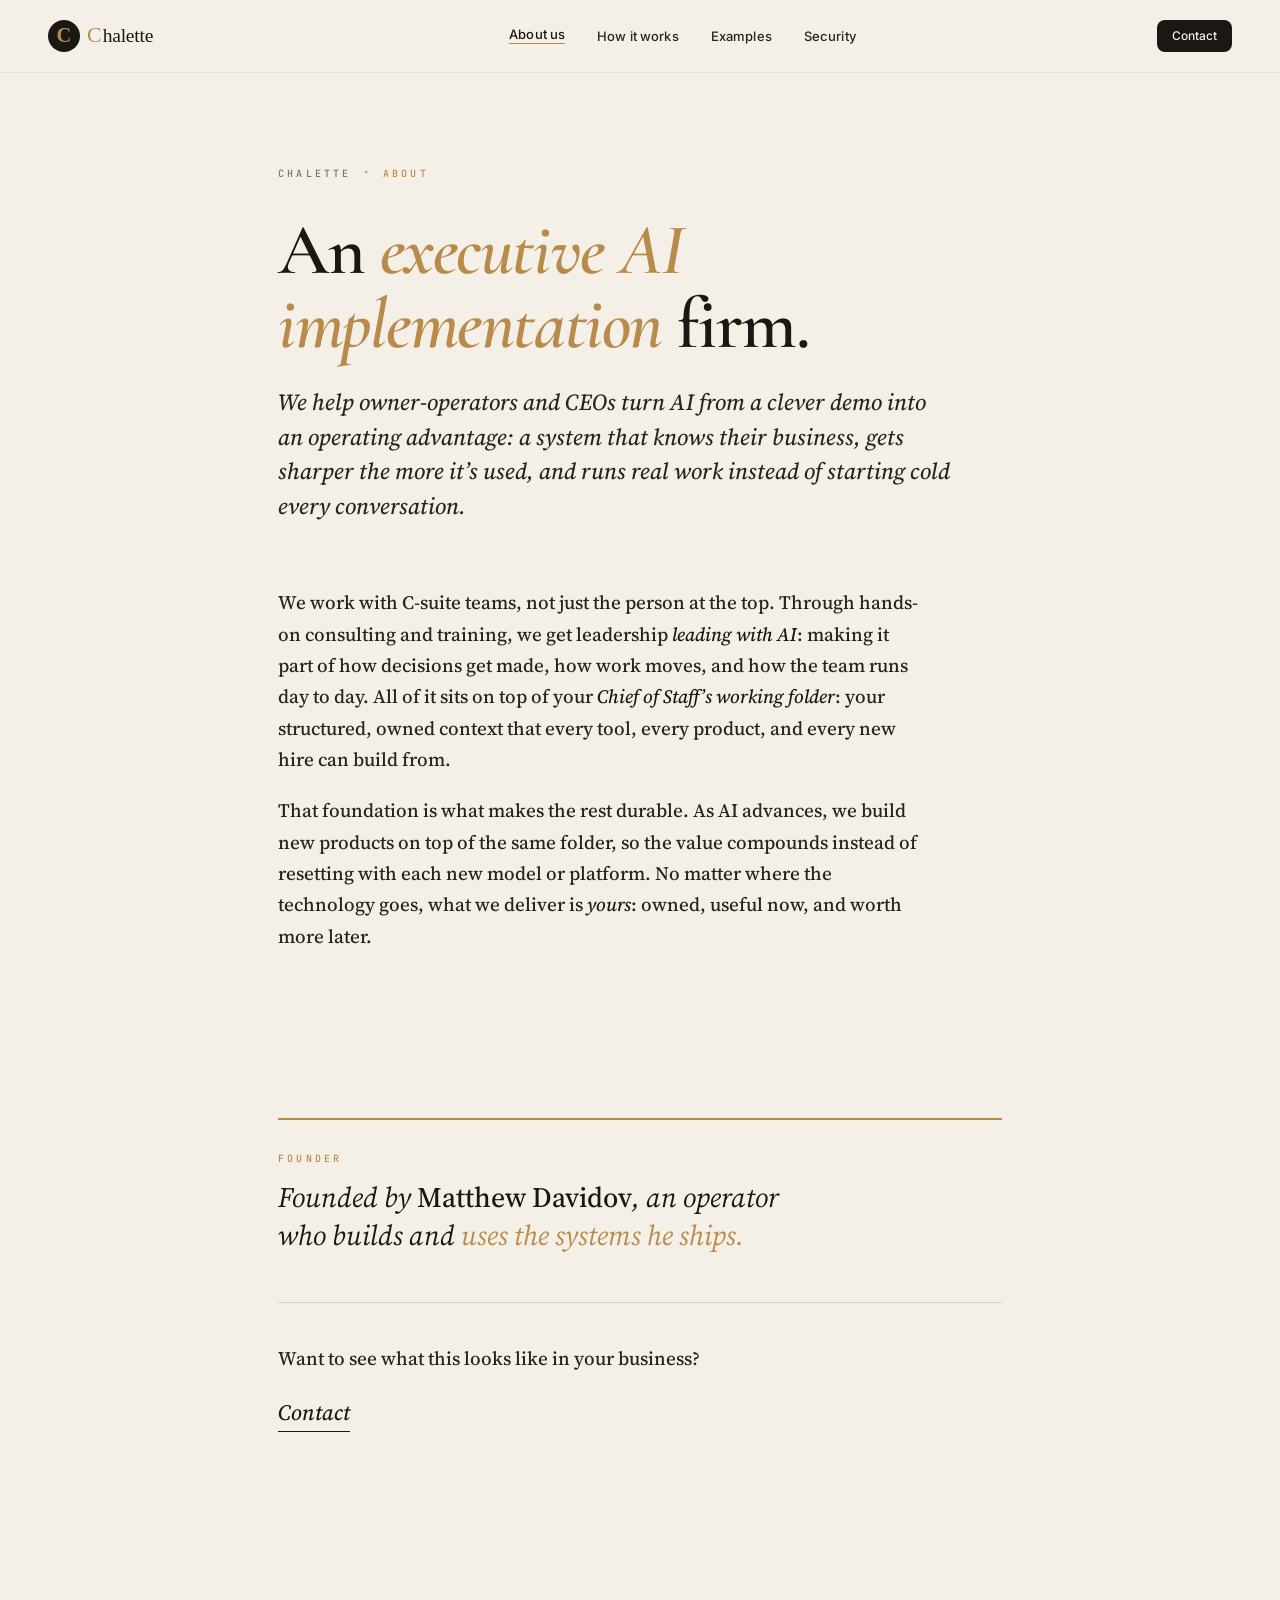
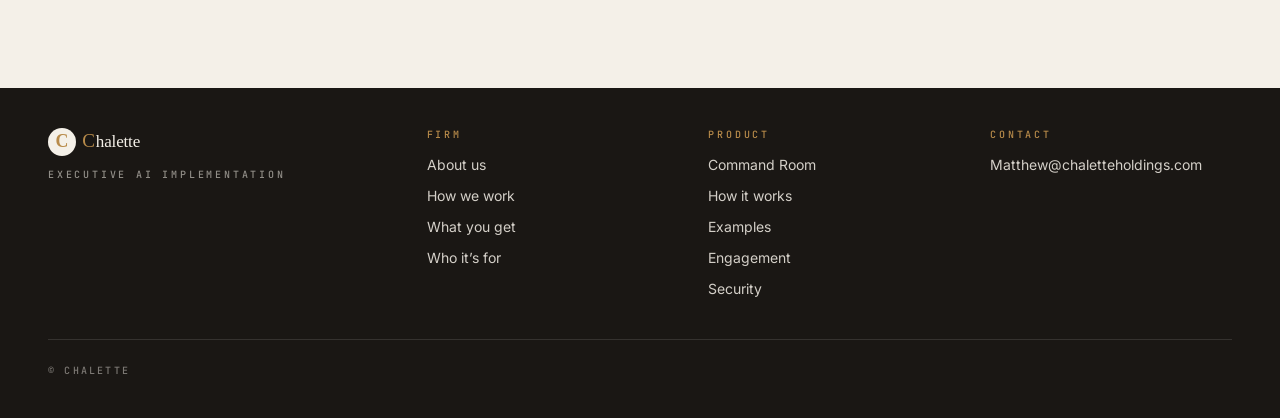
==== commit 7734e02d: "Audit fixes: tab deep-link bug, copy/IA cleanups, dead CSS Bugs / IA: - examples-tabs.js: switch ina" ====
--- a/about.html
+++ b/about.html
@@ -2,7 +2,7 @@
 <html lang="en">
 <head>
   <meta charset="utf-8">
-  <title>About | Chalette</title>
+  <title>About us | Chalette</title>
   <meta name="viewport" content="width=device-width, initial-scale=1">
   <meta name="description" content="Chalette is an executive AI implementation firm. We help owner-operators and CEOs turn AI from a clever demo into an operating advantage: a system that knows the business, compounds over time, and runs real work.">
 
@@ -88,7 +88,7 @@
         Want to see what this looks like in your business?
       </p>
       <p>
-        <a href="mailto:Matthew@chaletteholdings.com" class="prose-cta">Contact &rarr;</a>
+        <a href="mailto:Matthew@chaletteholdings.com" class="prose-cta">Contact</a>
       </p>
     </section>
 
@@ -123,7 +123,6 @@
           <li><a href="examples.html">Examples</a></li>
           <li><a href="index.html#engagement">Engagement</a></li>
           <li><a href="security.html">Security</a></li>
-          <li><a href="security-detail.html">Security detail</a></li>
         </ul>
       </div>
       <div class="footer-col">
--- a/assets/chalette.css
+++ b/assets/chalette.css
@@ -5,13 +5,18 @@
    ========================================================= */
 
 /* ------------------- FONTS -------------------
-   Primary serif: Cormorant Garamond (Google Fonts)
+   Display serif: Cormorant Garamond (Google Fonts) — used ONLY for
+                  big editorial display headings (h1/h2 at display
+                  sizes). Beautiful but reads thin at body sizes.
+   Body serif:    Source Serif 4 (Google Fonts) — designed by Adobe
+                  for on-screen body text. Sturdy italics. Used for
+                  ledes, prose, all "editorial body" copy.
+   Sans UI:       Inter (Google Fonts)
    Mono:          JetBrains Mono (Google Fonts)
-   Sans UI:       Inter (Google Fonts)
-   NOTE: substitution. We are using Google Fonts variants of a modern
-   Garamond. For production, consider licensing Canela, GT Sectra,
-   or a custom Didone/Garamond cut. FLAG to user. */
-@import url('https://fonts.googleapis.com/css2?family=Cormorant+Garamond:ital,wght@0,300;0,400;0,500;0,600;0,700;1,300;1,400;1,500;1,600&family=Inter:wght@300;400;500;600;700&family=JetBrains+Mono:wght@400;500;600&display=swap');
+   The two-serif split is deliberate: it keeps the editorial display
+   voice without making body copy hard to read for 50+ readers.
+*/
+@import url('https://fonts.googleapis.com/css2?family=Cormorant+Garamond:ital,wght@0,500;0,600;0,700;1,500;1,600;1,700&family=Source+Serif+4:ital,opsz,wght@0,8..60,400;0,8..60,500;0,8..60,600;0,8..60,700;1,8..60,400;1,8..60,500;1,8..60,600;1,8..60,700&family=Inter:wght@400;500;600;700&family=JetBrains+Mono:wght@400;500;600&display=swap');
 
 :root {
   /* ---------- RAW PALETTE ---------- */
@@ -67,11 +72,12 @@
   --info:       var(--slate);
 
   /* ---------- TYPE FAMILIES ---------- */
-  --font-serif: 'Cormorant Garamond', 'EB Garamond', Georgia, serif;
+  --font-display-serif: 'Cormorant Garamond', 'EB Garamond', Georgia, serif;
+  --font-serif: 'Source Serif 4', 'Source Serif Pro', Georgia, serif;
   --font-sans:  'Inter', system-ui, -apple-system, 'Helvetica Neue', Arial, sans-serif;
   --font-mono:  'JetBrains Mono', 'SF Mono', Menlo, Consolas, monospace;
 
-  --font-display: var(--font-serif);
+  --font-display: var(--font-display-serif);
   --font-body:    var(--font-sans);
   --font-meta:    var(--font-mono);
 
@@ -83,24 +89,24 @@
   --type-display-2: 600 64px/1.02 var(--font-display);   /* section hero */
   --type-display-3: 600 48px/1.05 var(--font-display);   /* page title */
 
-  /* Headings */
-  --type-h1: 600 36px/1.15 var(--font-display);
-  --type-h2: 600 28px/1.2  var(--font-display);
-  --type-h3: 600 20px/1.3  var(--font-sans);
-  --type-h4: 600 16px/1.35 var(--font-sans);
-
-  /* Body */
-  --type-body-lg: 400 18px/1.55 var(--font-body);
-  --type-body:    400 15px/1.55 var(--font-body);
-  --type-body-sm: 400 13px/1.5  var(--font-body);
-
-  /* Editorial serif body (long-form). Weight 600 (not 400/500) for italic
-     legibility — Cormorant Italic at body sizes reads thin on screen
-     until weight 600. The editorial tone holds at 600 since this body
-     copy sits next to display italics that are already 600-equivalent
-     when stretched onto giant headings. */
-  --type-serif-lg: 600 20px/1.55 var(--font-serif);
-  --type-serif:    600 17px/1.6  var(--font-serif);
+  /* Headings. h1/h2 use the body serif (Source Serif 4) — Cormorant
+     italic gets thin between ~24px and 44px. Big display sizes still
+     use Cormorant. */
+  --type-h1: 600 38px/1.15 var(--font-serif);
+  --type-h2: 600 30px/1.2  var(--font-serif);
+  --type-h3: 600 22px/1.3  var(--font-sans);
+  --type-h4: 600 17px/1.35 var(--font-sans);
+
+  /* Body. Bumped one step for older-reader legibility (15->17, 18->20). */
+  --type-body-lg: 400 20px/1.55 var(--font-body);
+  --type-body:    400 17px/1.6  var(--font-body);
+  --type-body-sm: 400 14px/1.5  var(--font-body);
+
+  /* Editorial serif body (long-form). Source Serif 4 — sturdier than
+     Cormorant at body sizes, with italics built for on-screen reading.
+     Sizes bumped one step (17->19, 20->22) for older-reader legibility. */
+  --type-serif-lg: 500 22px/1.55 var(--font-serif);
+  --type-serif:    500 19px/1.6  var(--font-serif);
 
   /* Meta / mono — uppercase tracked */
   --type-meta:    500 10px/1.4 var(--font-mono);
--- a/assets/landing.css
+++ b/assets/landing.css
@@ -62,16 +62,6 @@
   display: flex;
   align-items: baseline;
   gap: 10px;
-}
-.section-marker .ordinal {
-  color: var(--brass);
-  font-family: var(--font-serif);
-  font-style: italic;
-  font-weight: 500;
-  font-size: 18px;
-  letter-spacing: 0;
-  text-transform: none;
-  line-height: 1;
 }
 .section-title {
   font: var(--type-display-3);
@@ -305,16 +295,6 @@
   color: var(--fg);
   text-wrap: balance;
 }
-.hero-problem {
-  font: var(--type-serif-lg);
-  font-size: clamp(18px, 1.6vw, 22px);
-  line-height: 1.5;
-  color: var(--fg);
-  max-width: 60ch;
-  margin: 0 0 var(--space-6);
-  font-style: italic;
-}
-.hero-problem em { color: var(--brass); font-style: italic; }
 .hero h1 em {
   font-style: italic;
   color: var(--fg);
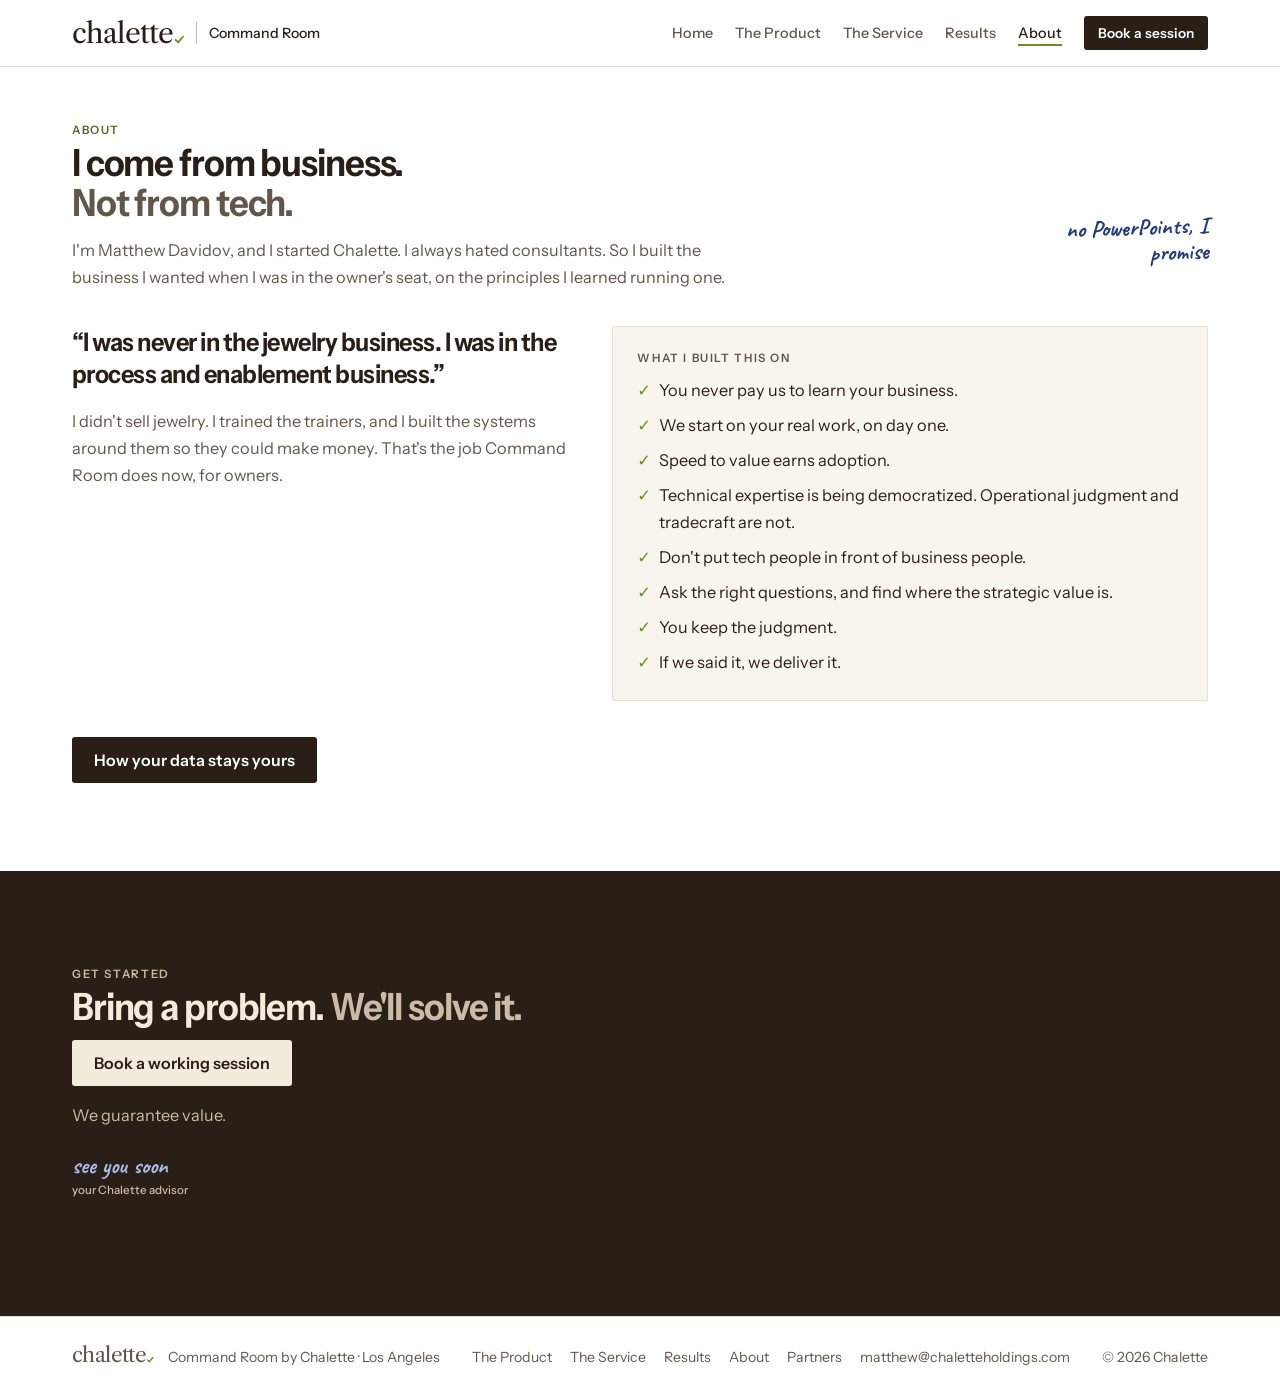
==== commit 682f4ed7: "Rebrand: new multi-page site Home, The Product, The Service, Results, About, Security, Partners and " ====
--- a/about.html
+++ b/about.html
@@ -1,142 +1,540 @@
 <!doctype html>
-<html lang="en">
-<head>
-  <meta charset="utf-8">
-  <title>About us | Chalette</title>
-  <meta name="viewport" content="width=device-width, initial-scale=1">
-  <meta name="description" content="Chalette is an executive AI implementation firm. We help owner-operators and CEOs turn AI from a clever demo into an operating advantage: a system that knows the business, compounds over time, and runs real work.">
-
-  <meta property="og:type" content="article">
-  <meta property="og:title" content="About | Chalette">
-  <meta property="og:description" content="Executive AI implementation. We help C-suite teams turn AI into an operating advantage, built on context they own and can extend forever.">
-
-  <link rel="icon" href="assets/favicon.svg">
-  <link rel="stylesheet" href="assets/chalette.css">
-  <link rel="stylesheet" href="assets/landing.css">
-  <link rel="stylesheet" href="assets/article.css">
-</head>
-<body>
-
-<header class="nav">
-  <div class="wrap nav-inner">
-    <a class="nav-logo" href="index.html" aria-label="Chalette home">
-      <img src="assets/logo-lockup.svg" alt="Chalette">
-    </a>
-    <nav class="nav-links" aria-label="Primary">
-      <a href="about.html" aria-current="page">About us</a>
-      <a href="how-it-works.html">How it works</a>
-      <a href="examples.html">Examples</a>
-      <a href="security.html">Security</a>
-    </nav>
-    <div class="nav-actions">
-      <a class="btn btn-primary btn-sm nav-cta" href="mailto:Matthew@chaletteholdings.com">Contact</a>
-      <button class="nav-toggle" type="button" aria-label="Open menu" aria-expanded="false" aria-controls="mobile-menu">
-        <span class="nav-toggle-bar"></span>
-        <span class="nav-toggle-bar"></span>
-        <span class="nav-toggle-bar"></span>
-      </button>
-    </div>
-  </div>
-</header>
-<div class="mobile-menu" id="mobile-menu" hidden>
-  <nav class="mobile-menu-links" aria-label="Mobile primary">
-    <a href="about.html" aria-current="page">About us</a>
-    <a href="how-it-works.html">How it works</a>
-    <a href="examples.html">Examples</a>
-    <a href="security.html">Security</a>
-  </nav>
-  <a class="btn btn-primary mobile-menu-cta" href="mailto:Matthew@chaletteholdings.com">Contact</a>
-</div>
+<html lang="en" data-pen="blue"><head><meta charset="utf-8"><meta name="viewport" content="width=device-width, initial-scale=1">
+<title>About · Matthew Davidov · Chalette</title>
+<meta name="description" content="Matthew Davidov always hated consultants, so he built the business he wanted when he was in the owner's seat: you never pay to explain your business, you start on your real work, and you keep the judgment.">
+<meta property="og:type" content="website"><meta property="og:site_name" content="Chalette">
+<meta property="og:title" content="About · Matthew Davidov · Chalette">
+<meta property="og:description" content="Matthew Davidov always hated consultants, so he built the business he wanted when he was in the owner's seat: you never pay to explain your business, you start on your real work, and you keep the judgment.">
+<meta property="og:image" content="https://chaletteholdings.com/share.png"><meta property="og:url" content="https://chaletteholdings.com/about.html"><link rel="canonical" href="https://chaletteholdings.com/about.html"><meta name="twitter:card" content="summary_large_image">
+<meta name="theme-color" content="#2a1f17">
+<link rel="icon" href="data:image/svg+xml,%3Csvg xmlns='http://www.w3.org/2000/svg' viewBox='0 0 64 64'%3E%3Crect width='64' height='64' rx='12' fill='%232a1f17'/%3E%3Ctext x='11' y='47' font-family='Georgia,serif' font-size='46' fill='%23f3ebdc'%3Ec%3C/text%3E%3Cpath d='M38 41l6 7 12-18' fill='none' stroke='%23a9b67c' stroke-width='5.5' stroke-linecap='round' stroke-linejoin='round'/%3E%3C/svg%3E">
+<link rel="stylesheet" href="https://fonts.googleapis.com/css2?family=Libre+Caslon+Text:wght@400;700&family=Instrument+Sans:wdth,wght@75..100,400..700&family=Caveat:wght@700&display=swap">
+<style>
+/* Chalette homepage, built from the design system: white page, brown ink, olive for Command Room's marks,
+   a pen colour for people's notes (copper, burnt orange or blue: switch at the top). Flat sheets, hairline edges. */
+:root{--white:#ffffff;--paper:#ffffff;--sheet:#f8f5ef;--rule:#e6dfd3;--ink:#2a1f17;--soft:#62564a;--olive:#50681f;--mark:#6b8f23;--olived:#a9b67c;
+ --stage:#2a1f17;--stage-ink:#f3ebdc;--stage-soft:#c9bba6;
+ --pen:#22397a;--pend:#a9bbe8;
+ --logo:"Libre Caslon Text",Georgia,serif;--sans:"Instrument Sans","Segoe UI",system-ui,sans-serif;--hand:Caveat,"Segoe Print",cursive;color-scheme:light}
+:root[data-pen="burnt"]{--pen:#ae521d;--pend:#eeac74}
+:root[data-pen="copper"]{--pen:#a54b1c;--pend:#eba878}
+*{box-sizing:border-box}
+html{scroll-behavior:smooth}
+body{margin:0;background:var(--white);color:var(--ink);font:16.3px/1.65 var(--sans)}
+.w{max-width:1200px;margin:0 auto;padding-inline:32px}
+a{color:inherit}
+.wm{font-family:var(--logo);font-weight:400;letter-spacing:-.03em;line-height:1;display:inline-flex;align-items:baseline;white-space:nowrap;color:inherit;text-decoration:none}
+.wm svg{width:.31em;height:.26em;margin-left:.06em;overflow:visible;flex:none}.wm path{fill:none;stroke:var(--tk,var(--mark));stroke-width:2.6;stroke-linecap:round;stroke-linejoin:round}
+.lab{font:600 .72rem var(--sans);letter-spacing:.14em;text-transform:uppercase;color:var(--olive)}
+.sheet .lab{color:var(--soft)}
+.hand{font:700 1.45rem/1.1 var(--hand);color:var(--pen)}
+.hand small{display:block;font:500 .72rem var(--sans);color:var(--soft);margin-top:4px}
+.ledger{border-bottom:3px double var(--mark);padding-bottom:1px}
+.btn{display:inline-block;font:600 1rem var(--sans);padding:13px 22px;border-radius:3px;background:var(--ink);color:var(--white);text-decoration:none;border:0}
+.lnk{font:600 1rem var(--sans);text-decoration:none;border-bottom:2px solid var(--mark);padding:4px 1px}
+.btn:focus-visible,.lnk:focus-visible,.sw button:focus-visible,summary:focus-visible{outline:2px solid var(--olive);outline-offset:2px}
+
+/* version switch (review only) */
+.sw{background:var(--ink);color:var(--stage-ink);font:500 .85rem var(--sans)}
+.sw .w{display:flex;flex-wrap:wrap;align-items:center;gap:10px 16px;padding-block:9px}
+.sw button{font:600 .82rem var(--sans);background:transparent;color:var(--stage-ink);border:1px solid rgba(243,235,220,.4);padding:6px 12px;border-radius:2px;cursor:pointer;display:inline-flex;align-items:center;gap:8px}
+.sw button i{width:12px;height:12px;display:inline-block}
+.sw button[aria-pressed="true"]{background:var(--stage-ink);color:var(--ink)}
+.sw span.n{color:var(--stage-soft)}
+
+/* header */
+header.top{border-bottom:1px solid var(--rule)}
+header.top .w{display:flex;justify-content:space-between;align-items:center;gap:20px;padding-block:16px}
+.lk{display:flex;align-items:center;gap:12px}.lk .bar{width:1px;height:22px;background:var(--ink);opacity:.3}.lk .s{font:500 .88rem var(--sans)}
+header nav{display:flex;align-items:center;gap:22px;font:500 .9rem var(--sans);color:var(--soft)}
+header nav a{text-decoration:none}
+header nav .btn{font-size:.85rem;padding:9px 14px;color:var(--white)}
+
+/* type */
+h1{font:650 3.3rem/1.03 var(--sans);font-stretch:92%;letter-spacing:-.035em;margin:52px 0 14px;max-width:22ch;text-wrap:balance}
+h1 em,h2 em{font-style:normal;color:var(--soft)}
+h2{font:650 2.35rem/1.06 var(--sans);font-stretch:92%;letter-spacing:-.03em;margin:6px 0 14px;max-width:22ch;text-wrap:balance}
+h3{font:600 1.15rem/1.3 var(--sans);letter-spacing:-.015em;margin:0 0 6px}
+.sub{color:var(--soft);font-size:1.12rem;max-width:58ch;margin:0 0 28px}
+.intro{color:var(--soft);max-width:62ch;margin:0}
+section.s{padding-block:88px;border-top:1px solid var(--rule)}
+.shead{display:grid;grid-template-columns:1fr auto;gap:24px;align-items:end;margin-bottom:36px}
+.shead .hand{text-align:right;max-width:20ch;transform:rotate(-2deg)}
+
+/* hero extras */
+.cta{display:flex;flex-wrap:wrap;align-items:center;gap:14px 24px;margin:24px 0 0}
+.cta .g{color:var(--soft);font-size:.95rem;display:flex;align-items:center;gap:8px}
+.cta .g b{color:var(--mark);font-size:1.05rem}
+.hero-note{display:flex;justify-content:flex-end;margin:-6px 0 0}
+
+/* sheets */
+.sheet{background:var(--sheet);border:1px solid var(--rule);border-radius:1px;padding:24px}
+.cols3{display:grid;grid-template-columns:repeat(3,1fr);gap:16px}
+.cols2{display:grid;grid-template-columns:1fr 1fr;gap:16px}
+ul.dash{list-style:none;margin:12px 0 0;padding:0;display:grid;gap:8px}
+ul.dash li{padding-left:20px;position:relative}
+ul.dash li::before{content:"";position:absolute;left:0;top:.8em;width:10px;height:1px;background:var(--soft)}
+ul.ticks{list-style:none;margin:12px 0 0;padding:0;display:grid;gap:8px}
+ul.ticks li{padding-left:22px;position:relative}
+ul.ticks li::before{content:"\2713";position:absolute;left:0;top:0;color:var(--mark);font-weight:700}
+.route.us{background:var(--white);border:1px solid var(--ink)}
+.route .who{font:600 .72rem var(--sans);letter-spacing:.14em;text-transform:uppercase;color:var(--soft);margin-bottom:4px}
+.route.us .who{color:var(--olive)}
+.three{display:grid;grid-template-columns:repeat(3,1fr);gap:28px;margin-top:40px;border-top:1px solid var(--rule);padding-top:28px}
+.three p{margin:0;color:var(--soft)}
+
+/* comparison checklist */
+.cmpwrap{overflow-x:auto;border:1px solid var(--rule);background:var(--white)}
+.cmp{width:100%;min-width:640px;border-collapse:collapse;font-size:.95rem}
+.cmp th,.cmp td{padding:13px 16px;border-bottom:1px solid var(--rule);text-align:left;vertical-align:middle}
+.cmp thead th{font:600 1rem/1.25 var(--sans);letter-spacing:-.01em;background:var(--sheet);vertical-align:bottom;width:20%}
+.cmp thead th:first-child{width:40%}
+.cmp thead th small{display:block;font:500 .72rem var(--sans);letter-spacing:.1em;text-transform:uppercase;color:var(--soft);margin-top:4px}
+.cmp tbody th{font-weight:500;color:var(--ink)}
+.cmp tbody tr:last-child th,.cmp tbody tr:last-child td{border-bottom:0}
+.cmp td b{display:inline-block;width:1.3em;font-size:1.05rem}
+.cmp td span{font-size:.88rem}
+.cmp td.y{color:var(--ink)}.cmp td.y b{color:var(--mark)}
+.cmp td.m,.cmp td.x,.cmp td.x b{color:var(--soft)}
+.cmp .us{background:var(--sheet);border-left:2px solid var(--ink);border-right:2px solid var(--ink)}
+.cmp thead th.us{background:var(--ink);color:var(--white);border-color:var(--ink)}
+.cmp thead th.us small{color:var(--stage-soft)}
+.cmp td.us span{font-weight:600}
+.cmp tbody tr:last-child td.us{border-bottom:2px solid var(--ink)}
+.sr{position:absolute;width:1px;height:1px;overflow:hidden;clip:rect(0 0 0 0)}
+.cmpwrap:focus-visible{outline:2px solid var(--olive);outline-offset:2px}
+.cmp .rowsub{display:block;font-size:.82rem;color:var(--soft);font-weight:400;margin-top:2px}
+.cmpnote{margin:10px 0 0;font-size:.82rem;color:var(--soft)}
+
+/* product / service tabs */
+.tabs{display:grid;grid-template-columns:1fr 1fr;border-bottom:1px solid var(--rule);margin:28px 0 0}
+.tabs button{font:650 1.35rem/1.15 var(--sans);font-stretch:92%;letter-spacing:-.02em;text-align:left;background:transparent;border:0;border-bottom:3px solid transparent;margin-bottom:-1px;padding:16px 4px 14px;color:var(--soft);cursor:pointer}
+.tabs button small{display:block;font:600 .72rem var(--sans);font-stretch:100%;letter-spacing:.14em;text-transform:uppercase;margin-top:4px;color:var(--soft)}
+.tabs button[aria-selected="true"]{color:var(--ink);border-bottom-color:var(--ink)}
+.tabs button[aria-selected="true"] small{color:var(--olive)}
+.tabs button:hover{color:var(--ink)}
+.tabs button:focus-visible,.panel:focus-visible{outline:2px solid var(--olive);outline-offset:2px}
+.panel{padding-top:44px}
+.panel .split{height:1px;background:var(--rule);margin:72px 0}
+
+/* the product page: a ladder from assistant to strategic advisor */
+.ladder{border-bottom:1px solid var(--rule)}
+.rung{display:grid;grid-template-columns:1fr 1.05fr;gap:44px;padding:44px 0;border-top:1px solid var(--rule);align-items:start}
+.rung .step{font:600 .72rem var(--sans);letter-spacing:.14em;text-transform:uppercase;color:var(--olive)}
+.rung h3{font:650 1.7rem/1.12 var(--sans);font-stretch:92%;letter-spacing:-.025em;margin:6px 0 10px}
+.rung .rt p{color:var(--soft);margin:0;max-width:46ch}
+.rung .rt ul.ticks{margin-top:14px}
+.rung .next{margin-top:18px!important;color:var(--ink)!important}
+.rung .next .lnk{margin-left:6px;font-size:.95rem}
+.doc td.grp{font:600 .66rem var(--sans);letter-spacing:.14em;text-transform:uppercase;color:var(--olive);padding-top:10px}
+.doc td:first-child{color:var(--soft)}
+.doc td b{color:var(--ink)}
+@media (max-width:900px){.rung{grid-template-columns:1fr;gap:18px;padding:32px 0}.rung h3{font-size:1.45rem}}
+
+/* the service page: how it works, and what the advisor does */
+.svc{display:grid;grid-template-columns:1.35fr 1fr;gap:44px;align-items:start}
+.svc-side{display:grid;gap:16px;position:sticky;top:24px}
+ol.flow{list-style:none;margin:14px 0 0;padding:0;counter-reset:fl}
+ol.flow li{position:relative;padding:0 0 26px 34px;border-left:1px solid var(--rule);margin-left:9px}
+ol.flow li:last-child{border-left-color:transparent;padding-bottom:0}
+ol.flow li::before{counter-increment:fl;content:counter(fl);position:absolute;left:-11px;top:0;width:21px;height:21px;border-radius:50%;background:var(--white);border:1.5px solid var(--mark);color:var(--olive);font:600 .72rem/19px var(--sans);text-align:center}
+ol.flow .when{font:600 .7rem var(--sans);letter-spacing:.14em;text-transform:uppercase;color:var(--olive)}
+ol.flow h3{margin:2px 0 4px;font:650 1.3rem/1.2 var(--sans);font-stretch:92%;letter-spacing:-.02em}
+ol.flow p{margin:0;color:var(--soft);max-width:54ch}
+.svc-side .adv .lead{margin:10px 0 4px;font:650 1.2rem/1.3 var(--sans);font-stretch:92%;letter-spacing:-.015em;color:var(--ink)}
+.svc-side .adv ul.ticks{margin-top:10px}
+.svc-side .keep{margin:14px 0 0;padding-top:12px;border-top:1px solid var(--rule);color:var(--soft)}
+.svc-side .keep b{color:var(--ink)}
+.pkg{background:var(--stage);color:var(--stage-ink);padding:24px 26px;display:grid;gap:12px}
+.pkg p{margin:0}
+.pkg .big{font:650 1.45rem/1.15 var(--sans);font-stretch:92%;letter-spacing:-.025em}
+.pkg .gt{display:flex;gap:10px;color:var(--stage-ink);font-weight:600}.pkg .gt b{color:var(--olived)}
+.pkg .hand{color:var(--pend)}
+.pkg .why{color:var(--stage-soft);border-top:1px solid rgba(255,255,255,.14);padding-top:12px}
+@media (max-width:900px){.svc{grid-template-columns:1fr}.svc-side{position:static}}
+
+/* results: quotes and stories */
+.quotes{display:grid;grid-template-columns:repeat(3,1fr);gap:16px}
+.quotes .q:first-child{grid-column:span 2}.quotes .q:first-child blockquote{font-size:1.7rem}
+.q{margin:0;background:var(--white);border:1px solid var(--rule);border-top:3px solid var(--mark);padding:22px 22px 18px;display:flex;flex-direction:column;justify-content:space-between;gap:16px}
+.q blockquote{margin:0;font:650 1.25rem/1.25 var(--sans);font-stretch:92%;letter-spacing:-.015em;color:var(--ink)}
+.q figcaption{font:600 .72rem var(--sans);letter-spacing:.12em;text-transform:uppercase;color:var(--soft)}
+.story .res{color:var(--ink)!important;font-weight:600;border-top:1px solid var(--rule);padding-top:10px}
+@media (max-width:900px){.quotes{grid-template-columns:1fr}.quotes .q:first-child{grid-column:auto}.quotes .q:first-child blockquote{font-size:1.25rem}}
+
+/* asks and documents */
+.asks{display:grid;grid-template-columns:repeat(2,1fr);gap:16px}
+.ask{display:grid;gap:10px;align-content:start}
+.ask .q{font:650 1.25rem/1.2 var(--sans);font-stretch:92%;letter-spacing:-.02em}
+.ask .q::before{content:"You ask: ";font:600 .72rem var(--sans);letter-spacing:.14em;text-transform:uppercase;color:var(--soft);display:block;font-stretch:100%;margin-bottom:2px}
+.doc{background:var(--white);border:1px solid var(--rule);padding:16px 18px;font-size:.92rem;line-height:1.55}
+.doc .meta{font:600 .66rem var(--sans);letter-spacing:.14em;text-transform:uppercase;color:var(--soft);margin-bottom:4px}
+.doc h4{margin:0 0 6px;font:600 1rem/1.3 var(--sans)}
+.doc ol,.doc ul{margin:0;padding-left:18px}
+.doc .tk{color:var(--olive);font-weight:600;margin-top:8px}
+.doc .memo{display:grid;grid-template-columns:auto 1fr;gap:1px 12px;font-size:.8rem;color:var(--soft);border-bottom:1px solid var(--ink);padding-bottom:6px;margin-bottom:8px}
+.doc .memo b{color:var(--ink);font-weight:600}
+.doc .voice{border-left:2px solid var(--ink);padding-left:10px}
+.doc table{width:100%;border-collapse:collapse;font-variant-numeric:tabular-nums}
+.doc td{padding:3px 0;border-bottom:1px solid var(--rule)}.doc td.num{text-align:right}
+
+/* sessions */
+.steps{display:grid;grid-template-columns:repeat(3,1fr);gap:16px;counter-reset:st}
+.steps .sheet .lab{display:block;margin-bottom:6px}
+.steps p{margin:0;color:var(--soft)}
+.promise{margin-top:24px;display:grid;grid-template-columns:1.3fr 1fr;gap:16px;align-items:stretch}
+.promise .big{font:650 1.9rem/1.1 var(--sans);font-stretch:92%;letter-spacing:-.03em;margin:0}
+.promise .dark{background:var(--stage);color:var(--stage-ink);padding:28px;display:flex;flex-direction:column;justify-content:space-between;gap:16px}
+.promise .dark p{margin:0;color:var(--stage-soft)}
+.promise .dark .gt{color:var(--stage-ink);font:600 1.05rem var(--sans);display:flex;gap:10px}
+.promise .dark .gt b{color:var(--olived)}
+.promise .dark .hand{color:var(--pend)}
+
+/* stories */
+.stories{display:grid;grid-template-columns:repeat(3,1fr);gap:16px}
+.story .lab{display:block;margin-bottom:8px}
+.story p{margin:0 0 10px;color:var(--soft)}
+.story .flag{font:600 .7rem var(--sans);letter-spacing:.08em;text-transform:uppercase;color:var(--ink);border:1px dashed var(--soft);padding:3px 7px;display:inline-block}
+
+/* questions */
+.faq{max-width:820px}
+details{border-top:1px solid var(--rule);padding:18px 0}
+details:last-child{border-bottom:1px solid var(--rule)}
+summary{cursor:pointer;font:600 1.1rem/1.35 var(--sans);letter-spacing:-.01em;list-style:none;display:flex;justify-content:space-between;gap:16px}
+summary::-webkit-details-marker{display:none}
+summary::after{content:"+";color:var(--mark);font-weight:600}
+details[open] summary::after{content:"\2212"}
+details p{margin:10px 0 0;color:var(--soft);max-width:66ch}
+
+
+/* hero proof and film */
+.hq{margin:30px 0 0;display:flex;flex-wrap:wrap;align-items:baseline;gap:6px 18px;padding-top:18px;border-top:1px solid var(--rule)}
+.hq blockquote{margin:0;font:600 1.25rem/1.3 var(--sans);letter-spacing:-.01em}
+.hq figcaption{font:600 .72rem var(--sans);letter-spacing:.14em;text-transform:uppercase;color:var(--soft)}
+.hq a{margin-left:auto}
+
+/* prices in the getting-started box */
+.pkg .price{display:flex;flex-wrap:wrap;align-items:baseline;gap:4px 12px;color:var(--stage-ink)}
+.pkg .price b{font:650 2rem/1 var(--sans);font-stretch:92%;letter-spacing:-.03em}
+.pkg .price span{color:var(--stage-soft)}
+.pkg .after{color:var(--stage-soft);font-size:.95rem}
+.pkg .gt span small{display:block;font-weight:400;color:var(--stage-soft);margin-top:4px}
+
+/* what stays yours */
+.trust{margin-top:72px;display:grid;grid-template-columns:1fr 1.35fr;gap:44px;align-items:start;border-top:1px solid var(--rule);padding-top:56px}
+.trust h2{margin-top:6px}
+.trust .sheet{padding:8px 26px}
+.trust .lr{display:grid;grid-template-columns:26px 1fr;gap:10px;padding:14px 0;border-top:1px solid var(--rule)}
+.trust .lr:first-child{border-top:0}
+.trust .lr b{color:var(--mark)}
+.trust .lr span small{display:block;color:var(--soft);font-size:.92rem;margin-top:2px}
+
+/* about and partners */
+.founder{display:grid;grid-template-columns:1fr 1.2fr;gap:44px;align-items:start;margin-top:8px}
+.founder blockquote{margin:0;font:650 1.6rem/1.25 var(--sans);font-stretch:92%;letter-spacing:-.02em}
+.founder .who{margin-top:14px;font:600 .72rem var(--sans);letter-spacing:.14em;text-transform:uppercase;color:var(--soft)}
+.team{list-style:none;margin:10px 0 0;padding:0}
+.team li{display:grid;grid-template-columns:1fr auto;gap:12px;padding:12px 0;border-top:1px solid var(--rule)}
+.team li span{color:var(--soft)}
+.facts{margin-top:44px}
+.partner-cta{margin-top:36px;display:flex;flex-wrap:wrap;align-items:center;gap:14px 24px}
+
+/* the product page: how it differs from a chat assistant */
+.memory{margin-top:72px;border-top:1px solid var(--rule);padding-top:56px}
+.mem-grid{display:grid;grid-template-columns:1.45fr 1fr;gap:32px;align-items:start}
+.vs{border:1px solid var(--rule);background:var(--white)}
+.vs-head,.vs-row{display:grid;grid-template-columns:24% 34% 42%}
+.vs-head span{padding:12px 14px;font:600 .72rem var(--sans);letter-spacing:.12em;text-transform:uppercase;color:var(--soft);background:var(--sheet)}
+.vs-head span.cr{background:var(--ink);color:var(--white)}
+.vs-row{border-top:1px solid var(--rule)}
+.vs-row>*{padding:12px 14px}
+.vs-row b{font-weight:600}
+.vs-row .ch{color:var(--soft)}
+.vs-row .cr{background:var(--sheet);border-left:2px solid var(--ink)}
+.record{position:sticky;top:24px}
+.record .sub2{margin:0 0 6px;color:var(--soft)}
+.record td{padding:5px 10px 5px 0;vertical-align:top}
+.record .src{display:block;font-size:.8rem;color:var(--olive)}
+@media (max-width:900px){
+ .mem-grid{grid-template-columns:1fr}
+ .record{position:static}
+ .vs-head{display:none}
+ .vs-row{grid-template-columns:1fr}
+ .vs-row>*{padding:8px 14px}
+ .vs-row b{padding-top:14px}
+ .vs-row .ch::before,.vs-row .cr::before{content:attr(data-k);display:block;font:600 .66rem var(--sans);letter-spacing:.12em;text-transform:uppercase;color:var(--soft);margin-bottom:2px}
+ .vs-row .cr{border-left:0;border-top:1px solid var(--rule)}
+}
+
+/* security page, and the line that points there from The Service */
+.sec-grid{display:grid;grid-template-columns:1.1fr 1fr;gap:44px;align-items:start}
+.trust-sheet{padding:8px 26px}
+.trust-sheet .lr{display:grid;grid-template-columns:26px 1fr;gap:10px;padding:14px 0;border-top:1px solid var(--rule)}
+.trust-sheet .lr:first-child{border-top:0}
+.trust-sheet .lr b{color:var(--mark)}
+.trust-sheet .lr span small{display:block;color:var(--soft);font-size:.92rem;margin-top:2px}
+.sec-grid .faq{max-width:none}
+.secline{margin:56px 0 0;padding-top:24px;border-top:1px solid var(--rule);display:flex;flex-wrap:wrap;align-items:baseline;gap:8px 16px}
+.secline b{color:var(--mark)}
+.founder .story{margin:18px 0 0;color:var(--soft);max-width:46ch}
+.principles{gap:12px}.principles li{font-size:1.02rem}
+@media (max-width:900px){.sec-grid{grid-template-columns:1fr;gap:28px}}
+
+/* footer */
+footer{border-top:1px solid var(--rule)}
+footer .w{display:grid;grid-template-columns:auto 1fr auto;gap:12px 32px;align-items:center}
+footer .f1{display:flex;align-items:baseline;gap:14px;flex-wrap:wrap}
+footer nav{display:flex;flex-wrap:wrap;gap:6px 18px;justify-content:center}
+footer nav a{text-decoration:none}
+footer nav a:hover{text-decoration:underline;text-decoration-color:var(--mark)}
+@media (max-width:900px){.trust,.founder{grid-template-columns:1fr;gap:24px}footer .w{grid-template-columns:1fr}footer nav{justify-content:flex-start}.hq a{margin-left:0}}
+
+/* the comparison on a phone: symbols only, short column names */
+@media (max-width:640px){
+ .cmp{min-width:0;font-size:.85rem}
+ .cmp th,.cmp td{padding:10px 6px}
+ .cmp thead th:first-child{width:46%}
+ .cmp thead th[data-short]{font-size:0;width:18%;text-align:center}
+ .cmp thead th[data-short]::before{content:attr(data-short);font:600 .78rem/1.2 var(--sans)}
+ .cmp thead th[data-short] small{display:none}
+ .cmp td{text-align:center}
+ .cmp td span{display:none}
+ .cmp td b{width:auto}
+}
+
+/* closing */
+.closing{background:var(--stage);color:var(--stage-ink);padding-block:96px}
+.closing h2{color:var(--stage-ink);max-width:20ch}
+.closing h2 em{color:var(--stage-soft)}
+.closing .btn{background:var(--stage-ink);color:var(--ink)}
+.closing .g{color:var(--stage-soft);margin-top:16px}
+.closing .hand{color:var(--pend);margin-top:24px}
+footer{padding-block:28px;font-size:.88rem;color:var(--soft)}
+footer .w{display:flex;flex-wrap:wrap;justify-content:space-between;gap:12px;align-items:center}
+.proto{font-size:.8rem;color:var(--soft)}
+
+/* --- hero animation (from hero v6) --- */
+.stage{position:relative;height:540px;border-radius:2px;overflow:hidden;background:var(--stage);color:var(--stage-ink)}
+.stage *{box-sizing:border-box}
+.stage.still *{transition:none!important}
+/* caption, always top left */
+.stage .hcap{position:absolute;left:5%;top:10%;width:34%;transition:opacity .7s ease}
+.stage .hcap.swap{opacity:0}
+.stage .hcap .k{display:none}
+.stage .hcap h2{margin:6px 0 0;font:650 1.95rem/1.1 var(--sans);text-wrap:balance;font-stretch:92%;letter-spacing:-.03em;color:var(--stage-ink)}
+.stage .hcap p{margin:12px 0 0;color:var(--stage-soft);font-size:1rem;line-height:1.5;max-width:32ch}
+.stage .prog{position:absolute;left:5%;bottom:6%;display:flex;align-items:center;gap:2px;z-index:3;touch-action:none;user-select:none}
+.stage .prog button{appearance:none;background:none;border:0;margin:0;cursor:pointer;color:var(--stage-soft);font:600 .95rem/1 var(--sans)}
+.stage .prog .seg{padding:14px 3px}
+.stage .prog .nav{padding:8px 9px;min-width:34px}
+.stage .prog .nav:hover,.stage .prog .nav:focus-visible{color:var(--stage-ink)}
+.stage .prog button:focus-visible{outline:2px solid var(--olived);outline-offset:2px}
+.stage .prog .seg:hover i{background:rgba(243,235,220,.45)}
+.stage .prog i{display:block;width:34px;height:3px;background:rgba(243,235,220,.22);position:relative;overflow:hidden}
+.stage .prog i::after{content:"";position:absolute;inset:0;background:var(--stage-ink);transform:scaleX(0);transform-origin:left}
+.stage .prog i.on::after{transform:scaleX(1);transition:transform var(--d,4s) linear}
+.stage .prog i.past::after{transform:scaleX(1)}
+.stage.paused .prog i.on::after{transform:scaleX(1);transition:none}
+/* scenes share the right side; only the current one shows, with a slow fade */
+.stage .sc{position:absolute;left:43%;right:4%;top:8%;bottom:9%;opacity:0;visibility:hidden;transition:opacity 1.1s ease,visibility 0s linear 1.1s}
+.stage[data-s="1"] .sc1,.stage[data-s="2"] .sc2,.stage[data-s="3"] .sc3,.stage[data-s="4"] .sc4,.stage[data-s="5"] .scw,.stage[data-s="6"] .sc5{opacity:1;visibility:visible;transition:opacity 1.1s ease .9s,visibility 0s}
+.stage .lab{font:600 .64rem var(--sans);letter-spacing:.14em;text-transform:uppercase;color:var(--stage-soft)}
+.stage .card{position:absolute;width:31%;background:var(--sheet);color:var(--ink);border:1px solid var(--rule);border-radius:1px;padding:7px 9px;font-size:.74rem;line-height:1.3;box-shadow:0 1px 0 rgba(0,0,0,.35)}
+.stage .card b{display:block;font-weight:600;font-size:.78rem;white-space:nowrap;overflow:hidden;text-overflow:ellipsis}
+.stage .card span{color:var(--soft);white-space:nowrap;overflow:hidden;text-overflow:ellipsis;display:block}
+.stage .card i{font-style:normal}
+
+/* 1 · order to the chaos: cards scattered, then sorted into three columns */
+.stage .sc1 .card{left:var(--cx);top:var(--cy);transform:rotate(var(--cr));opacity:0;transition:opacity .6s ease,left 1.5s cubic-bezier(.3,.7,.2,1),top 1.5s cubic-bezier(.3,.7,.2,1),transform 1.5s cubic-bezier(.3,.7,.2,1)}
+.stage[data-s="1"] .sc1 .card{opacity:1;transition-delay:calc(var(--i)*.18s + 1s),0s,0s,0s}
+.stage[data-s="1"][data-o="1"] .sc1 .card{left:var(--ox);top:var(--oy);transform:none;transition-delay:0s,calc(var(--i)*.07s),calc(var(--i)*.07s),calc(var(--i)*.07s)}
+.stage .sc1 .col{position:absolute;top:2%;width:31%;font:600 .7rem var(--sans);letter-spacing:.12em;text-transform:uppercase;border-bottom:1px solid var(--stage-rule);padding-bottom:6px;opacity:0;transition:opacity .8s ease}
+.stage .sc1 .col.c1{left:0;color:var(--olived)}.stage .sc1 .col.c2{left:34.5%;color:var(--stage-ink)}.stage .sc1 .col.c3{left:69%;color:var(--stage-soft)}
+.stage[data-s="1"][data-o="1"] .sc1 .col{opacity:1;transition-delay:1.2s}
+.stage[data-s="1"][data-o="1"] .sc1 .card.h b::before{content:"\2713  ";color:var(--mark)}
+
+/* 2 · it handles your day: a Monday, ticked off one item at a time */
+.stage .sc2 .day{position:absolute;left:2%;right:2%;top:50%;transform:translateY(-50%);background:var(--sheet);color:var(--ink);border:1px solid var(--rule);border-radius:1px;padding:18px 22px}
+.stage .sc2 .day .lab{color:var(--soft)}
+.stage .sc2 .day h3{margin:2px 0 10px;font:600 1.15rem var(--sans)}
+.stage .sc2 .row{display:grid;grid-template-columns:3.6em 1fr auto;gap:12px;align-items:center;padding:9px 0;border-top:1px solid var(--rule);font-size:.92rem;opacity:0;transform:translateY(6px);transition:opacity .7s ease,transform .7s ease}
+.stage .sc2 .row time{font-variant-numeric:tabular-nums;color:var(--soft);font-size:.82rem}
+.stage .sc2 .row .ok{color:var(--mark);font-weight:700;opacity:0;transition:opacity .5s ease}
+.stage[data-s="2"] .sc2 .row{opacity:1;transform:none;transition-delay:calc(var(--i)*1.05s + 1.2s)}
+.stage[data-s="2"] .sc2 .row .ok{opacity:1;transition-delay:calc(var(--i)*1.05s + 1.75s)}
+
+/* 3 · it learns your business: the map connects, then real facts appear */
+.stage .sc3 svg{position:absolute;inset:0;width:100%;height:100%;overflow:visible}
+.stage .sc3 line{stroke:rgba(243,235,220,.4);stroke-width:1;vector-effect:non-scaling-stroke;stroke-dasharray:var(--len,2000px);stroke-dashoffset:var(--len,2000px);transition:stroke-dashoffset 1.2s ease}
+.stage[data-s="3"] .sc3 line{stroke-dashoffset:0;transition-delay:calc(var(--i)*.25s + 1.6s)}
+.stage .sc3 .node{position:absolute;transform:translate(-50%,-50%);padding:7px 13px;border:1px solid rgba(243,235,220,.5);border-radius:1px;background:var(--stage);font:600 .82rem var(--sans);color:var(--stage-ink);white-space:nowrap;opacity:0;transition:opacity .7s ease}
+.stage .sc3 .node.you{background:var(--stage-ink);color:var(--ink);border-color:var(--stage-ink)}
+.stage[data-s="3"] .sc3 .node{opacity:1;transition-delay:calc(var(--i)*.25s + 1.1s)}
+.stage .sc3 .fact{position:absolute;background:var(--sheet);color:var(--ink);border:1px solid var(--rule);border-radius:1px;padding:5px 9px;font-size:.74rem;line-height:1.3;white-space:nowrap;opacity:0;transform:translateY(4px);transition:opacity .7s ease,transform .7s ease}
+.stage .sc3 .fact b{font-weight:600}
+.stage[data-s="3"] .sc3 .fact{opacity:1;transform:none;transition-delay:calc(var(--i)*1.1s + 3.6s)}
+
+/* 4 · it learns the things only you know: how you like things done, how you decide */
+.stage .sc4 .know{position:absolute;left:2%;right:2%;top:50%;transform:translateY(-50%);background:var(--sheet);color:var(--ink);border:1px solid var(--rule);border-radius:1px;padding:18px 22px}
+.stage .sc4 .know .lab{color:var(--soft)}
+.stage .sc4 .know h3{margin:2px 0 8px;font:600 1.15rem var(--sans)}
+.stage .sc4 .grp{font:600 .66rem var(--sans);letter-spacing:.14em;text-transform:uppercase;color:var(--olive);margin:12px 0 2px;opacity:0;transition:opacity .7s ease}
+.stage .sc4 .kr{display:grid;grid-template-columns:44% 1fr auto;gap:12px;align-items:baseline;padding:8px 0;border-top:1px solid var(--rule);font-size:.92rem;opacity:0;transform:translateY(6px);transition:opacity .7s ease,transform .7s ease}
+.stage .sc4 .kr span:first-child{color:var(--soft)}
+.stage .sc4 .kr b{font-weight:600}
+.stage .sc4 .kr .ok{color:var(--mark);font-weight:700;opacity:0;transition:opacity .5s ease}
+.stage[data-s="4"] .sc4 .grp{opacity:1;transition-delay:calc(var(--i)*1.05s + 1.1s)}
+.stage[data-s="4"] .sc4 .kr{opacity:1;transform:none;transition-delay:calc(var(--i)*1.05s + 1.2s)}
+.stage[data-s="4"] .sc4 .kr .ok{opacity:1;transition-delay:calc(var(--i)*1.05s + 1.8s)}
+
+/* 4 · one rule written in by hand, live, as you say it in the session */
+.stage .sc4 .kr b.live{font:700 1.3rem/1 var(--hand);color:var(--pen);clip-path:inset(0 100% 0 0);transition:clip-path 1.8s cubic-bezier(.45,.1,.4,1)}
+.stage[data-s="4"] .sc4 .kr b.live{clip-path:inset(0 0 0 0);transition-delay:5.9s}
+
+/* 5 · the working session, live: the list, then the advisor's pen, then Command Room acting on it */
+.stage .scw .ws{position:absolute;left:2%;right:2%;top:50%;transform:translateY(-50%);background:var(--sheet);color:var(--ink);border:1px solid var(--rule);border-radius:1px;padding:18px 22px}
+.stage .scw .top{display:flex;justify-content:space-between;align-items:baseline;gap:12px}
+.stage .scw .lab{color:var(--soft)}
+.stage .scw .live{font:600 .64rem var(--sans);letter-spacing:.14em;text-transform:uppercase;color:var(--olive);white-space:nowrap}
+.stage .scw .live::before{content:"";display:inline-block;width:7px;height:7px;border-radius:50%;background:var(--mark);margin-right:6px;vertical-align:1px}
+.stage[data-s="5"] .scw .live::before{animation:wsdot 1.6s ease-in-out infinite}
+@keyframes wsdot{50%{opacity:.25}}
+.stage .scw h3{margin:2px 0 8px;font:600 1.15rem var(--sans)}
+.stage .scw .r{position:relative;display:grid;grid-template-columns:1.4em 1fr auto;gap:10px;align-items:center;padding:9px 0;border-top:1px solid var(--rule);font-size:.92rem;opacity:0;transform:translateY(6px);transition:opacity .7s ease,transform .7s ease}
+.stage .scw .r small{color:var(--soft);font-size:.8rem}
+.stage .scw .r .n{color:var(--soft);font-variant-numeric:tabular-nums}
+.stage[data-s="5"] .scw .r{opacity:1;transform:none;transition-delay:calc(var(--i)*.6s + 1.4s)}
+.stage .scw .ring{position:absolute;left:calc(1.4em - 12px);top:-3px;width:calc(100% - 8.6em);height:calc(100% + 6px);overflow:visible;pointer-events:none}
+.stage .scw .ring path{fill:none;stroke:var(--pen);stroke-width:2;stroke-linecap:round;vector-effect:non-scaling-stroke;stroke-dasharray:var(--len,2000px);stroke-dashoffset:var(--len,2000px);transition:stroke-dashoffset 1.1s cubic-bezier(.45,.1,.4,1)}
+.stage[data-s="5"] .scw .ring path{stroke-dashoffset:0;transition-delay:3.7s}
+.stage .scw .pen{font:700 1.35rem/1 var(--hand);color:var(--pen);white-space:nowrap;padding:2px 8px 4px 0;clip-path:inset(0 100% 0 0);transition:clip-path 1.3s cubic-bezier(.45,.1,.4,1)}
+.stage[data-s="5"] .scw .r .pen{clip-path:inset(0 0 0 0);transition-delay:4.9s}
+.stage .scw .pl{margin-top:12px}
+.stage .scw .pl .pen{display:inline-block;font-size:1.55rem}
+.stage[data-s="5"] .scw .pl .pen{clip-path:inset(0 0 0 0);transition-delay:6.7s;transition-duration:2s}
+.stage .scw .pl small{display:block;font:500 .74rem var(--sans);color:var(--soft);margin-top:3px;opacity:0;transition:opacity .6s}
+.stage[data-s="5"] .scw .pl small{opacity:1;transition-delay:8.8s}
+.stage .scw .cr{margin-top:12px;padding-top:10px;border-top:1px solid var(--rule);font-weight:600;color:var(--olive);font-size:.9rem;opacity:0;transform:translateY(6px);transition:opacity .7s ease,transform .7s ease}
+.stage[data-s="5"] .scw .cr{opacity:1;transform:none;transition-delay:9.9s}
+
+/* 6 · that's strategic value: the brief, the decision, the advisor's pen */
+.stage .sc5 .brief{position:absolute;left:6%;right:6%;top:50%;transform:translateY(-50%);background:var(--sheet);color:var(--ink);border:1px solid var(--rule);border-radius:1px;padding:22px 26px;font-size:.95rem;line-height:1.55}
+.stage .sc5 .brief .lab{color:var(--soft)}
+.stage .sc5 .brief h3{margin:3px 0 12px;font:600 1.15rem var(--sans)}
+.stage .sc5 ol{margin:0;padding-left:20px;display:grid;gap:8px}
+.stage .sc5 .lg{position:relative}
+.stage .sc5 .lg::after{content:"";position:absolute;left:0;right:0;bottom:-4px;height:4px;border-top:1.5px solid var(--mark);border-bottom:1.5px solid var(--mark);transform:scaleX(0);transform-origin:left;transition:transform .9s ease}
+.stage[data-s="6"] .sc5 .lg::after{transform:scaleX(1);transition-delay:1.8s}
+.stage .sc5 .tk{margin-top:14px;font-weight:600;color:var(--olive);opacity:0;transition:opacity .7s ease}
+.stage[data-s="6"] .sc5 .tk{opacity:1;transition-delay:2.8s}
+.stage .sc5 .note{margin-top:16px;text-align:right}
+.stage .sc5 .note b{display:inline-block;font:700 1.7rem/1.05 var(--hand);color:var(--pen);clip-path:inset(0 100% 0 0);transition:clip-path 2.2s cubic-bezier(.45,.1,.4,1)}
+.stage .sc5 .note small{display:block;font:500 .74rem var(--sans);color:var(--soft);margin-top:4px;opacity:0;transition:opacity .6s}
+.stage[data-s="6"] .sc5 .note b{clip-path:inset(0 0 0 0);transition-delay:3.9s}
+.stage[data-s="6"] .sc5 .note small{opacity:1;transition-delay:6s}
+
+/* 7 · the promise */
+.stage .hend{position:absolute;inset:0;display:flex;flex-direction:column;align-items:center;justify-content:center;text-align:center;gap:16px;padding:0 10%;opacity:0;visibility:hidden;transition:opacity 1.1s ease,visibility 0s linear 1.1s}
+.stage[data-s="7"] .hend{opacity:1;visibility:visible;transition:opacity 1.1s ease .9s,visibility 0s}
+.stage[data-s="7"] .hcap{opacity:0}
+.stage .hend .big{margin:0;font:650 2.7rem/1.08 var(--sans);font-stretch:92%;letter-spacing:-.035em;color:var(--stage-ink);text-wrap:balance}
+.stage .hend .big span{color:var(--stage-soft)}
+.stage .hend .g{margin:0;font:500 1.05rem var(--sans);color:var(--stage-ink)}
+.stage .hend .g b{color:var(--olived);margin-right:8px}
+.stage .hend .adv{margin:-6px 0 0;font:500 1.05rem var(--sans);color:var(--stage-soft)}
+.stage .hend .wm{font:400 2rem/1 var(--logo);letter-spacing:-.03em;color:var(--stage-ink)}
+.stage .hend .wm::after{content:"\2713";color:var(--olived);font:700 1.35rem var(--sans);margin-left:4px}
+
+@media (max-width:900px){
+ .cols3,.stories,.steps,.three{grid-template-columns:1fr}
+ .asks,.cols2,.promise{grid-template-columns:1fr}
+ header.top .w{flex-wrap:wrap;row-gap:12px}
+ header nav{width:100%;flex-wrap:wrap;gap:8px 18px;font-size:.88rem}
+ header nav .btn{margin-left:auto}
+ h1{font-size:2.5rem}h2{font-size:1.9rem}
+ .shead{grid-template-columns:1fr}.shead .hand{text-align:left;transform:none}
+}
+@media (max-width:640px){
+ h1{font-size:2.15rem}
+ .stage{height:720px}
+ .stage .hcap{left:16px;right:16px;width:auto;top:22px}
+ .stage .hcap h2{font-size:1.55rem}.stage .hcap p{font-size:.9rem}
+ .stage .sc{left:16px;right:16px;top:210px;bottom:52px}
+ .stage .card{width:32%;font-size:.66rem;padding:6px 7px}.stage .card b{font-size:.7rem;white-space:normal;line-height:1.2}.stage .card i{display:none}
+ .stage .sc1 .col{font-size:.58rem;letter-spacing:.06em}
+ .stage .sc2 .day{left:0;right:0;top:0;transform:none}.stage .sc2 .row{font-size:.82rem;grid-template-columns:3.2em 1fr auto;gap:8px}
+ .stage .sc3 .node{font-size:.72rem;padding:5px 8px}.stage .sc3 .fact{font-size:.66rem;white-space:normal;max-width:46%}
+ .stage .sc4 .know{left:0;right:0;top:0;transform:none;padding:14px 14px}.stage .sc4 .kr{grid-template-columns:1fr auto;gap:2px 8px;font-size:.84rem}.stage .sc4 .kr span:first-child{grid-column:1/-1;font-size:.76rem}
+ .stage .scw .ws{left:0;right:0;top:0;transform:none;padding:14px 14px}.stage .scw .r{font-size:.82rem;gap:6px}.stage .scw .r small{display:none}.stage .scw .pen{font-size:1.15rem}.stage .scw .pl .pen{font-size:1.08rem}.stage .scw .cr{font-size:.8rem}
+ .stage .sc5 .brief{left:0;right:0;top:0;transform:none;padding:16px 16px;font-size:.86rem}.stage .sc5 .note b{font-size:1.4rem}
+ .stage .prog{left:10px;bottom:12px}.stage .prog i{width:24px}.stage .prog .seg{padding:14px 2px}.stage .prog .nav{min-width:30px;padding:8px 6px}
+ .stage .hend .big{font-size:1.8rem}.stage .hend .g{font-size:.92rem}
+}
+
+@media (max-width:640px){
+ .w{padding-inline:16px}
+ h1{font-size:2.15rem;margin-top:32px}
+ .sub{font-size:1rem}
+ section.s{padding-block:60px}
+ .lk .bar,.lk .s{display:none}
+}
+@media (prefers-reduced-motion: reduce){html{scroll-behavior:auto}.c,.n,.answer,.pc,.vc,.say{transition:none}}
+
+/* multi-page */
+header nav a[aria-current="page"]{color:var(--ink);text-decoration:underline;text-decoration-color:var(--mark);text-decoration-thickness:2px;text-underline-offset:6px}
+section.s.first{border-top:0;padding-top:56px}
+h1.ph{font:650 2.35rem/1.06 var(--sans);font-stretch:92%;letter-spacing:-.03em;margin:6px 0 14px;max-width:22ch;text-wrap:balance}
+h1.ph em{font-style:normal;color:var(--soft)}
+@media (max-width:900px){h1.ph{font-size:1.9rem}}
+.teasers{display:grid;grid-template-columns:repeat(3,1fr);gap:16px}
+.teaser{display:flex;flex-direction:column;gap:8px;text-decoration:none;color:var(--ink)}
+.teaser p{margin:0;color:var(--soft)}
+.teaser .go{margin-top:auto;font-weight:600;border-bottom:2px solid var(--mark);align-self:flex-start;padding-bottom:2px}
+.teaser:hover .go{border-bottom-width:3px}
+.teaser:focus-visible{outline:2px solid var(--olive);outline-offset:3px}
+@media (max-width:900px){.teasers{grid-template-columns:1fr}}
+</style></head><body>
+<header class="top"><div class="w">
+ <div class="lk"><a class="wm" href="index.html" style="font-size:1.75rem">chalette<svg viewBox="0 0 12 10" aria-hidden="true"><path d="M1 5.5 L4.3 8.8 L11 1"/></svg></a><span class="bar"></span><span class="s">Command Room</span></div>
+ <nav><a href="index.html">Home</a><a href="command-room.html">The Product</a><a href="working-sessions.html">The Service</a><a href="results.html">Results</a><a href="about.html" aria-current="page">About</a><a class="btn" href="book.html">Book a session</a></nav>
+</div></header>
 
 <main>
-
-<article class="article">
-  <div class="wrap article-wrap">
-
-    <header class="article-head">
-      <p class="article-eyebrow">
-        <span class="firm">Chalette</span>
-        <span class="sep" aria-hidden="true">&middot;</span>
-        <span class="product">About</span>
-      </p>
-      <h1 class="article-title">
-        An <em>executive AI implementation</em> firm.
-      </h1>
-      <p class="article-lede">
-        We help owner-operators and CEOs turn AI from a clever demo into an <em>operating advantage</em>: a system that knows their business, gets sharper the more it&rsquo;s used, and runs real work instead of starting cold every conversation.
-      </p>
-    </header>
-
-    <section class="prose">
-      <p>
-        We work with C-suite teams, not just the person at the top. Through hands-on consulting and training, we get leadership <em>leading with AI</em>: making it part of how decisions get made, how work moves, and how the team runs day to day. All of it sits on top of your <em>Chief of Staff&rsquo;s working folder</em>: your structured, owned context that every tool, every product, and every new hire can build from.
-      </p>
-      <p>
-        That foundation is what makes the rest durable. As AI advances, we build new products on top of the same folder, so the value compounds instead of resetting with each new model or platform. No matter where the technology goes, what we deliver is <em>yours</em>: owned, useful now, and worth more later.
-      </p>
-    </section>
-
-    <aside class="founder-block">
-      <p class="founder-eyebrow">Founder</p>
-      <p class="founder-line">
-        Founded by <strong>Matthew Davidov</strong>, an operator who builds and <em>uses the systems he ships.</em>
-      </p>
-    </aside>
-
-    <section class="prose">
-      <p>
-        Want to see what this looks like in your business?
-      </p>
-      <p>
-        <a href="mailto:Matthew@chaletteholdings.com" class="prose-cta">Contact</a>
-      </p>
-    </section>
-
-  </div>
-</article>
+<section class="s first" id="about"><div class="w">
+ <div class="shead"><div><div class="lab">About</div><h1 class="ph">I come from business. <em>Not from tech.</em></h1>
+ <p class="intro">I'm Matthew Davidov, and I started Chalette. I always hated consultants. So I built the business I wanted when I was in the owner's seat, on the principles I learned running one.</p></div>
+ <p class="hand">no PowerPoints, I promise</p></div>
+ <div class="founder">
+  <div><blockquote>&ldquo;I was never in the jewelry business. I was in the process and enablement business.&rdquo;</blockquote>
+   <p class="story">I didn't sell jewelry. I trained the trainers, and I built the systems around them so they could make money. That's the job Command Room does now, for owners.</p></div>
+  <div class="sheet"><div class="lab">What I built this on</div>
+   <ul class="ticks principles">
+    <li>You never pay us to learn your business.</li>
+    <li>We start on your real work, on day one.</li>
+    <li>Speed to value earns adoption.</li>
+    <li>Technical expertise is being democratized. Operational judgment and tradecraft are not.</li>
+    <li>Don't put tech people in front of business people.</li>
+    <li>Ask the right questions, and find where the strategic value is.</li>
+    <li>You keep the judgment.</li>
+    <li>If we said it, we deliver it.</li>
+   </ul></div>
+ </div>
+ <div class="partner-cta"><a class="btn" href="security.html">How your data stays yours</a></div>
+</div></section>
+
+<section class="closing" id="book"><div class="w">
+ <div class="lab" style="color:var(--stage-soft)">Get started</div>
+ <h2>Bring a problem. <em>We'll solve it.</em></h2>
+ <a class="btn" href="book.html">Book a working session</a>
+ <p class="g">We guarantee value.</p>
+ <p class="hand">see you soon<small style="color:var(--stage-soft)">your Chalette advisor</small></p>
+</div></section>
 
 </main>
-
-<script src="assets/nav.js" defer></script>
-
-<footer>
-  <div class="wrap">
-    <div class="footer-grid">
-      <div class="footer-brand">
-        <img src="assets/logo-lockup-reversed.svg" alt="Chalette">
-        <p>Executive AI Implementation</p>
-      </div>
-      <div class="footer-col">
-        <h5>Firm</h5>
-        <ul>
-          <li><a href="about.html">About us</a></li>
-          <li><a href="how-it-works.html#how">How we work</a></li>
-          <li><a href="index.html#what">What you get</a></li>
-          <li><a href="index.html#audience">Who it&rsquo;s for</a></li>
-        </ul>
-      </div>
-      <div class="footer-col">
-        <h5>Product</h5>
-        <ul>
-          <li><a href="index.html#what">Command Room</a></li>
-          <li><a href="how-it-works.html">How it works</a></li>
-          <li><a href="examples.html">Examples</a></li>
-          <li><a href="index.html#engagement">Engagement</a></li>
-          <li><a href="security.html">Security</a></li>
-        </ul>
-      </div>
-      <div class="footer-col">
-        <h5>Contact</h5>
-        <ul>
-          <li><a href="mailto:Matthew@chaletteholdings.com">Matthew@chaletteholdings.com</a></li>
-        </ul>
-      </div>
-    </div>
-    <div class="footer-meta">
-      <span>&copy; Chalette</span>
-    </div>
-  </div>
-</footer>
-
-</body>
-</html>
+<footer><div class="w">
+ <div class="f1"><span class="wm" style="font-size:1.3rem">chalette<svg viewBox="0 0 12 10" aria-hidden="true"><path d="M1 5.5 L4.3 8.8 L11 1"/></svg></span><span>Command Room by Chalette &middot; Los Angeles</span></div>
+ <nav aria-label="Footer"><a href="command-room.html">The Product</a><a href="working-sessions.html">The Service</a><a href="results.html">Results</a><a href="about.html">About</a><a href="partners.html">Partners</a><a href="mailto:matthew@chaletteholdings.com">matthew@chaletteholdings.com</a></nav>
+ <span>&copy; 2026 Chalette</span>
+</div></footer>
+
+</body></html>
